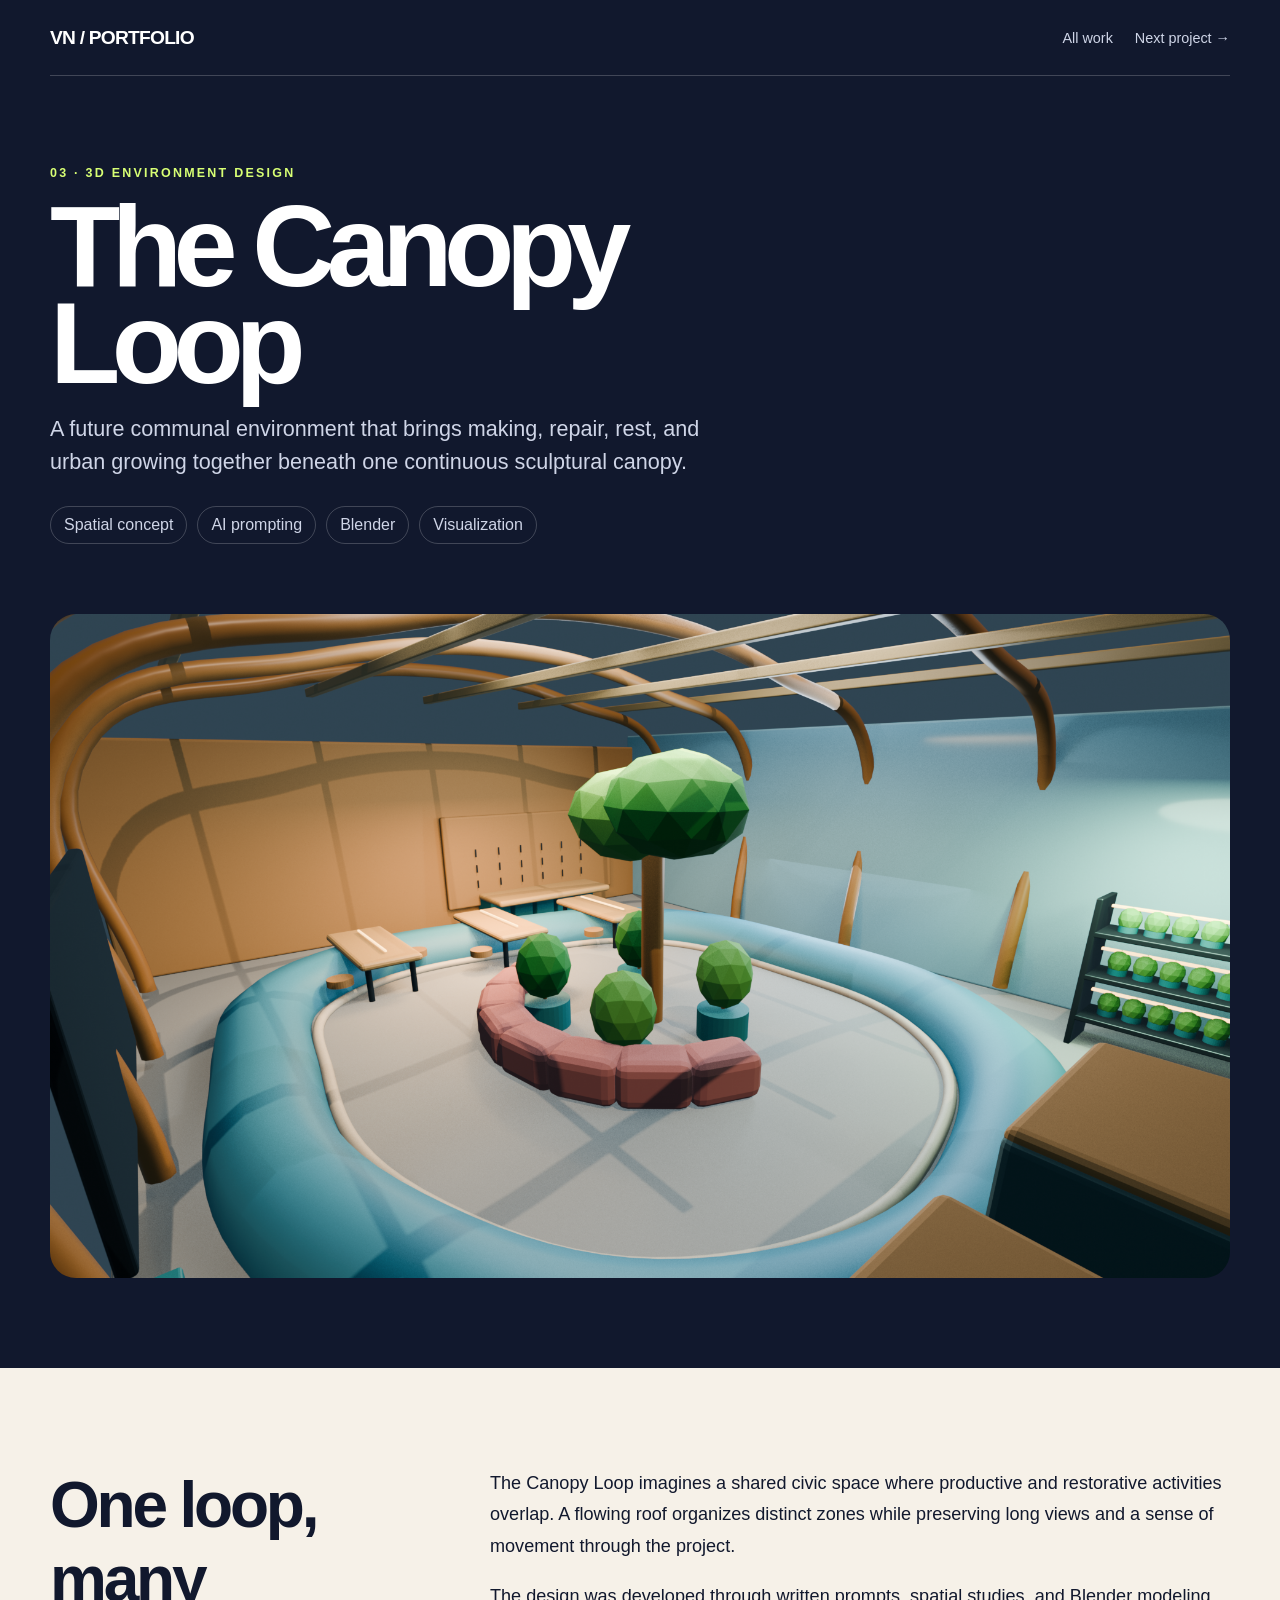
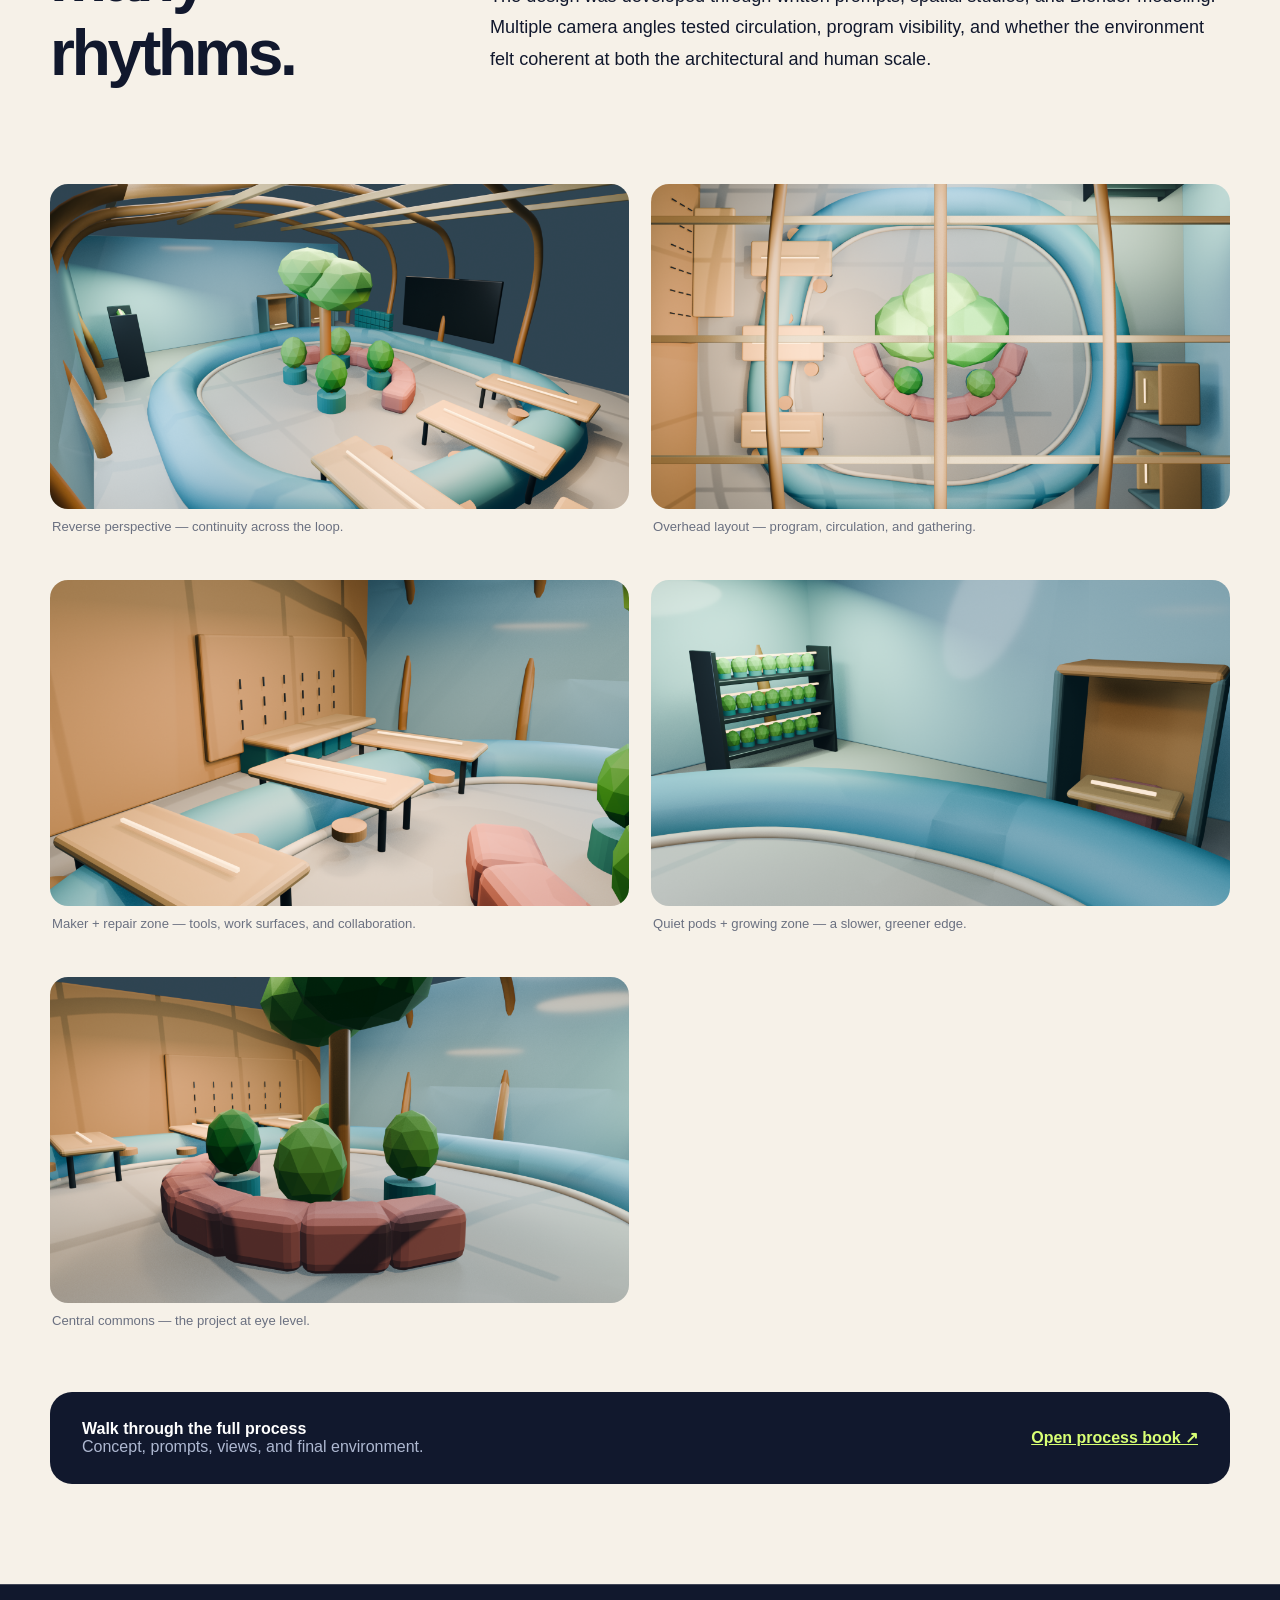
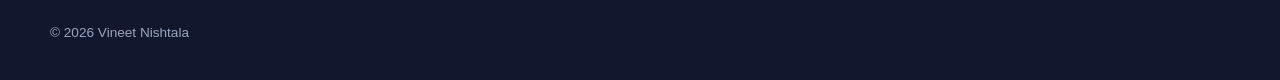
==== environment.html @ fb7e88f9 "Build design portfolio" ====
<!doctype html><html lang="en"><head><meta charset="utf-8"><meta name="viewport" content="width=device-width,initial-scale=1"><title>The Canopy Loop — Vineet Nishtala</title><link rel="stylesheet" href="styles.css"></head><body><header class="wrap nav"><a class="brand" href="index.html">VN / PORTFOLIO</a><nav class="navlinks"><a href="index.html#work">All work</a><a href="album.html">Next project →</a></nav></header><main><section class="wrap case-hero"><div class="eyebrow">03 · 3D environment design</div><h1>The Canopy<br>Loop</h1><p class="lede">A future communal environment that brings making, repair, rest, and urban growing together beneath one continuous sculptural canopy.</p><div class="meta"><span>Spatial concept</span><span>AI prompting</span><span>Blender</span><span>Visualization</span></div></section><section class="wrap" style="padding-bottom:90px"><img class="feature" src="assets/environment/overall.png" alt="Overall perspective of The Canopy Loop"></section><section class="article"><div class="wrap"><div class="article-grid"><h2>One loop, many rhythms.</h2><div><p>The Canopy Loop imagines a shared civic space where productive and restorative activities overlap. A flowing roof organizes distinct zones while preserving long views and a sense of movement through the project.</p><p>The design was developed through written prompts, spatial studies, and Blender modeling. Multiple camera angles tested circulation, program visibility, and whether the environment felt coherent at both the architectural and human scale.</p></div></div><div class="gallery"><figure><img src="assets/environment/reverse.png" alt="Reverse perspective"><figcaption>Reverse perspective — continuity across the loop.</figcaption></figure><figure><img src="assets/environment/overhead.png" alt="Overhead layout"><figcaption>Overhead layout — program, circulation, and gathering.</figcaption></figure><figure><img src="assets/environment/maker-zone.png" alt="Maker and repair zone"><figcaption>Maker + repair zone — tools, work surfaces, and collaboration.</figcaption></figure><figure><img src="assets/environment/quiet-pods.png" alt="Quiet pods and growing zone"><figcaption>Quiet pods + growing zone — a slower, greener edge.</figcaption></figure><figure><img src="assets/environment/commons.png" alt="Central commons at eye level"><figcaption>Central commons — the project at eye level.</figcaption></figure></div><div class="download"><div><strong>Walk through the full process</strong><br><span style="color:#aeb8d1">Concept, prompts, views, and final environment.</span></div><a href="assets/environment/process-book.pdf" target="_blank">Open process book ↗</a></div></div></section></main><footer class="footer"><div class="wrap">© 2026 Vineet Nishtala</div></footer></body></html>
---- styles.css ----
:root{--ink:#11182d;--paper:#f6f1e8;--lime:#d8ff74;--pink:#ff4fb8;--blue:#65c7ff;--teal:#55d6be;--line:rgba(255,255,255,.2)}*{box-sizing:border-box}html{scroll-behavior:smooth}body{margin:0;background:var(--ink);color:#fff;font-family:Arial,Helvetica,sans-serif}a{color:inherit}.wrap{width:min(1180px,calc(100% - 40px));margin:auto}.nav{height:76px;display:flex;align-items:center;justify-content:space-between;border-bottom:1px solid var(--line)}.brand{font-weight:900;letter-spacing:-.04em;text-decoration:none;font-size:1.2rem}.navlinks{display:flex;gap:22px}.navlinks a{text-decoration:none;color:#cfd5e7;font-size:.9rem}.navlinks a:hover,.navlinks a:focus{color:var(--lime)}.hero{min-height:calc(100vh - 76px);display:grid;grid-template-columns:.9fr 1.1fr;gap:56px;align-items:center;padding:70px 0}.eyebrow{text-transform:uppercase;letter-spacing:.18em;font-size:.78rem;color:var(--lime);font-weight:800}.hero h1,.case-hero h1{font-size:clamp(3.4rem,8vw,7.8rem);line-height:.84;letter-spacing:-.075em;margin:18px 0}.hero p,.lede{font-size:clamp(1rem,2vw,1.35rem);line-height:1.5;color:#cfd5e7;max-width:660px}.button{display:inline-flex;align-items:center;gap:10px;background:var(--lime);color:var(--ink);padding:14px 20px;border-radius:999px;text-decoration:none;font-weight:900;margin-top:20px}.button:hover{transform:translateY(-2px)}.draw{min-height:560px;border:1px solid var(--line);border-radius:28px;position:relative;overflow:hidden;background:radial-gradient(circle at 30% 20%,#24355c,#11182d 70%);touch-action:none;cursor:crosshair}.draw-copy{position:absolute;inset:24px auto auto 24px;z-index:4;pointer-events:none}.draw-copy strong{display:block;font-size:1.25rem}.draw-copy span{color:#aeb8d1;font-size:.85rem}.bloom{position:absolute;width:var(--size);height:var(--size);transform:translate(-50%,-50%);animation:pop .38s cubic-bezier(.2,1.8,.4,1)}.petal{position:absolute;width:42%;height:42%;left:29%;top:29%;background:var(--c);border-radius:var(--radius);transform:rotate(calc(var(--i)*60deg)) translateY(-63%);transform-origin:50% 113%;box-shadow:0 0 18px color-mix(in srgb,var(--c),transparent 35%)}.core{position:absolute;width:28%;height:28%;left:36%;top:36%;background:var(--core);border-radius:50%}@keyframes pop{from{scale:.1;opacity:0}to{scale:1;opacity:1}}.section{padding:110px 0}.section.light{background:var(--paper);color:var(--ink)}.section-head{display:flex;justify-content:space-between;align-items:end;margin-bottom:42px}.section h2{font-size:clamp(2.4rem,6vw,5rem);letter-spacing:-.06em;margin:0}.projects{display:grid;grid-template-columns:repeat(12,1fr);gap:24px}.card{grid-column:span 4;background:#fff;border:1px solid #d8d2c8;border-radius:22px;overflow:hidden;text-decoration:none;color:var(--ink);transition:.25s}.card:hover{transform:translateY(-7px);box-shadow:0 18px 40px #11182d18}.card img{width:100%;aspect-ratio:4/3;object-fit:cover;display:block}.card-body{padding:24px}.tag{font-size:.72rem;text-transform:uppercase;letter-spacing:.12em;font-weight:900;color:#667}.card h3{font-size:1.7rem;letter-spacing:-.04em;margin:8px 0}.card p{color:#596072;line-height:1.5}.case-hero{padding:90px 0 70px}.case-hero h1{font-size:clamp(3.6rem,9vw,8.5rem);max-width:1000px}.meta{display:flex;flex-wrap:wrap;gap:10px;margin-top:28px}.meta span{border:1px solid var(--line);padding:9px 13px;border-radius:999px;color:#cfd5e7}.feature{width:100%;border-radius:26px;display:block;max-height:860px;object-fit:cover}.article{background:var(--paper);color:var(--ink);padding:100px 0}.article-grid{display:grid;grid-template-columns:1fr 2fr;gap:70px;margin-bottom:90px}.article h2{font-size:clamp(2.1rem,5vw,4rem);letter-spacing:-.05em;margin:0}.article p{font-size:1.13rem;line-height:1.75;margin-top:0}.gallery{display:grid;grid-template-columns:repeat(2,1fr);gap:22px}.gallery figure{margin:0}.gallery img{width:100%;border-radius:18px;display:block}.gallery figcaption{font-size:.82rem;color:#6a7080;padding:10px 2px 24px}.download{display:flex;justify-content:space-between;align-items:center;background:var(--ink);color:#fff;border-radius:22px;padding:28px 32px;margin-top:40px}.download a{color:var(--lime);font-weight:900}.footer{padding:40px 0;color:#99a5bf;border-top:1px solid var(--line);font-size:.85rem}@media(max-width:800px){.wrap{width:min(100% - 24px,1180px)}.navlinks{gap:12px}.navlinks a:not(:last-child){display:none}.hero{grid-template-columns:1fr;padding:50px 0}.draw{min-height:430px}.projects{display:block}.card{display:block;margin-bottom:18px}.section{padding:75px 0}.section-head{display:block}.article{padding:70px 0}.article-grid{grid-template-columns:1fr;gap:24px;margin-bottom:65px}.gallery{grid-template-columns:1fr}.case-hero{padding:60px 0 45px}.download{align-items:flex-start;flex-direction:column;gap:12px}}
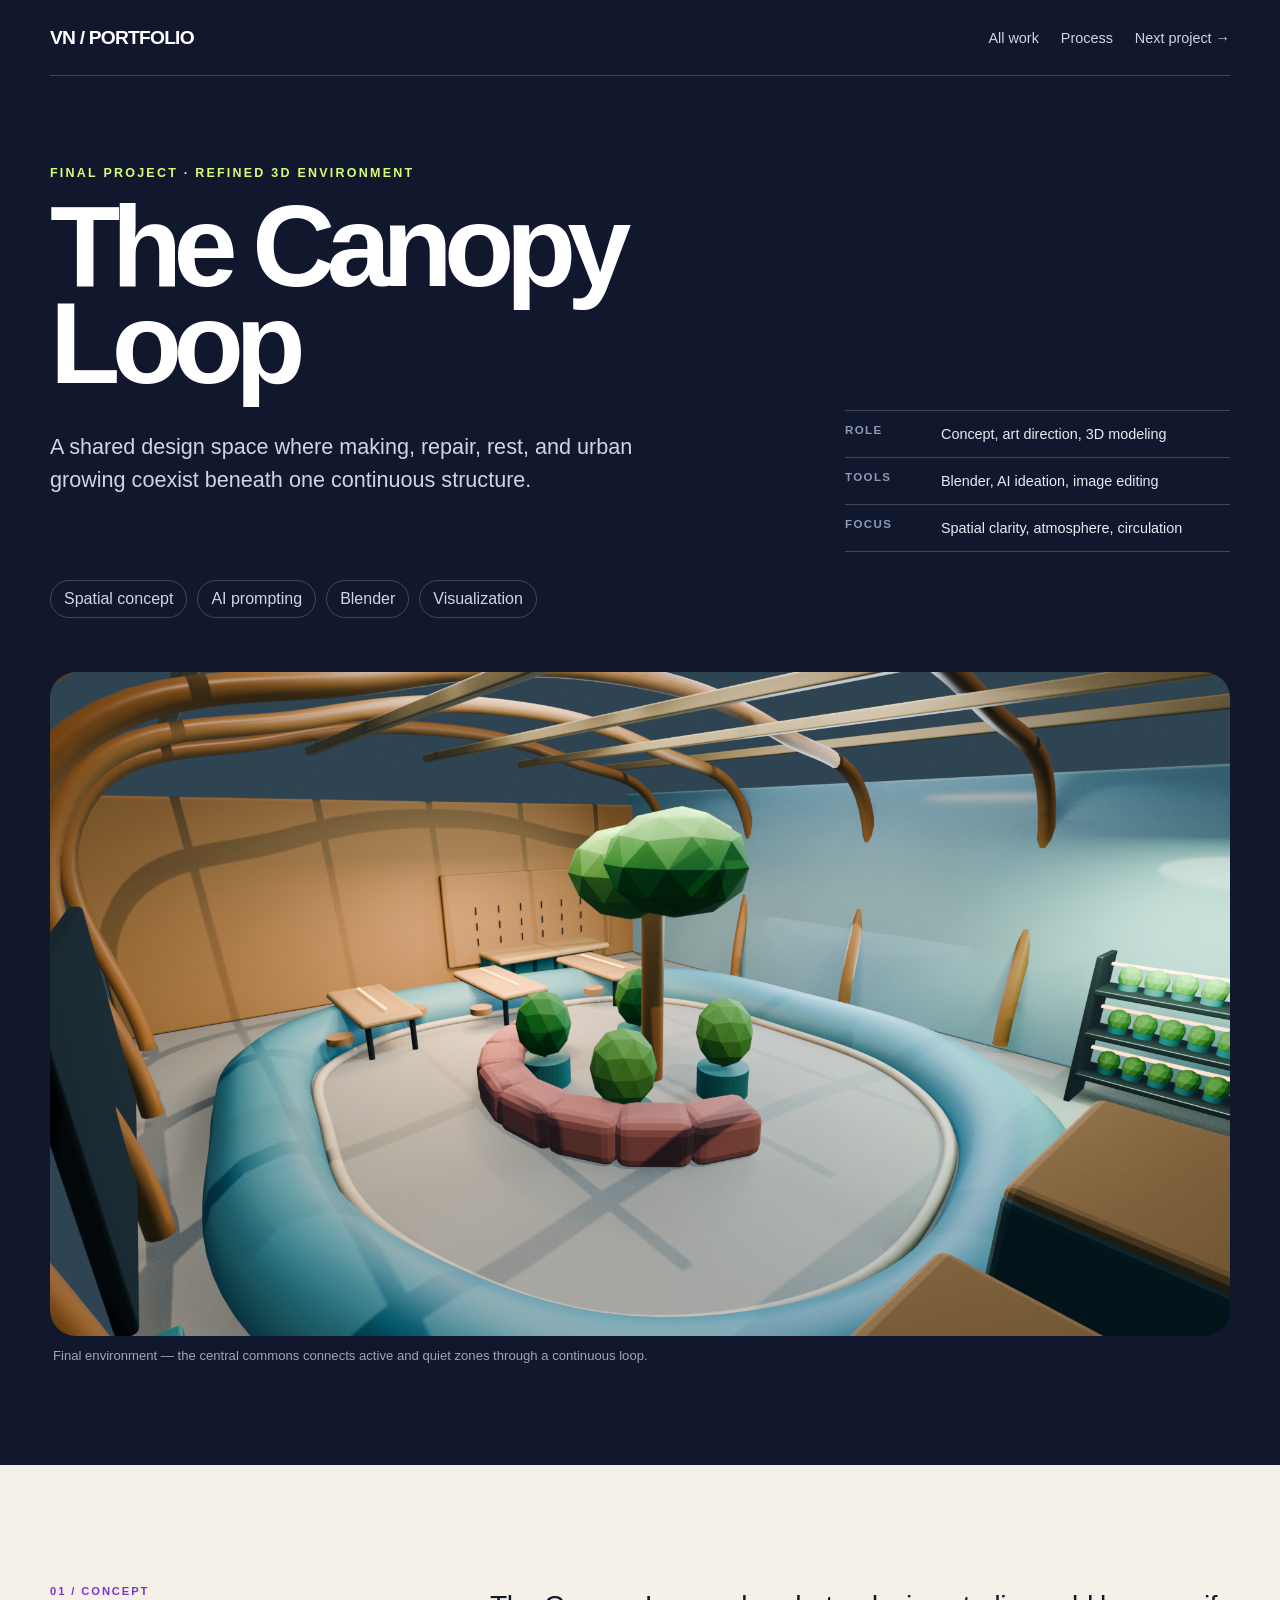
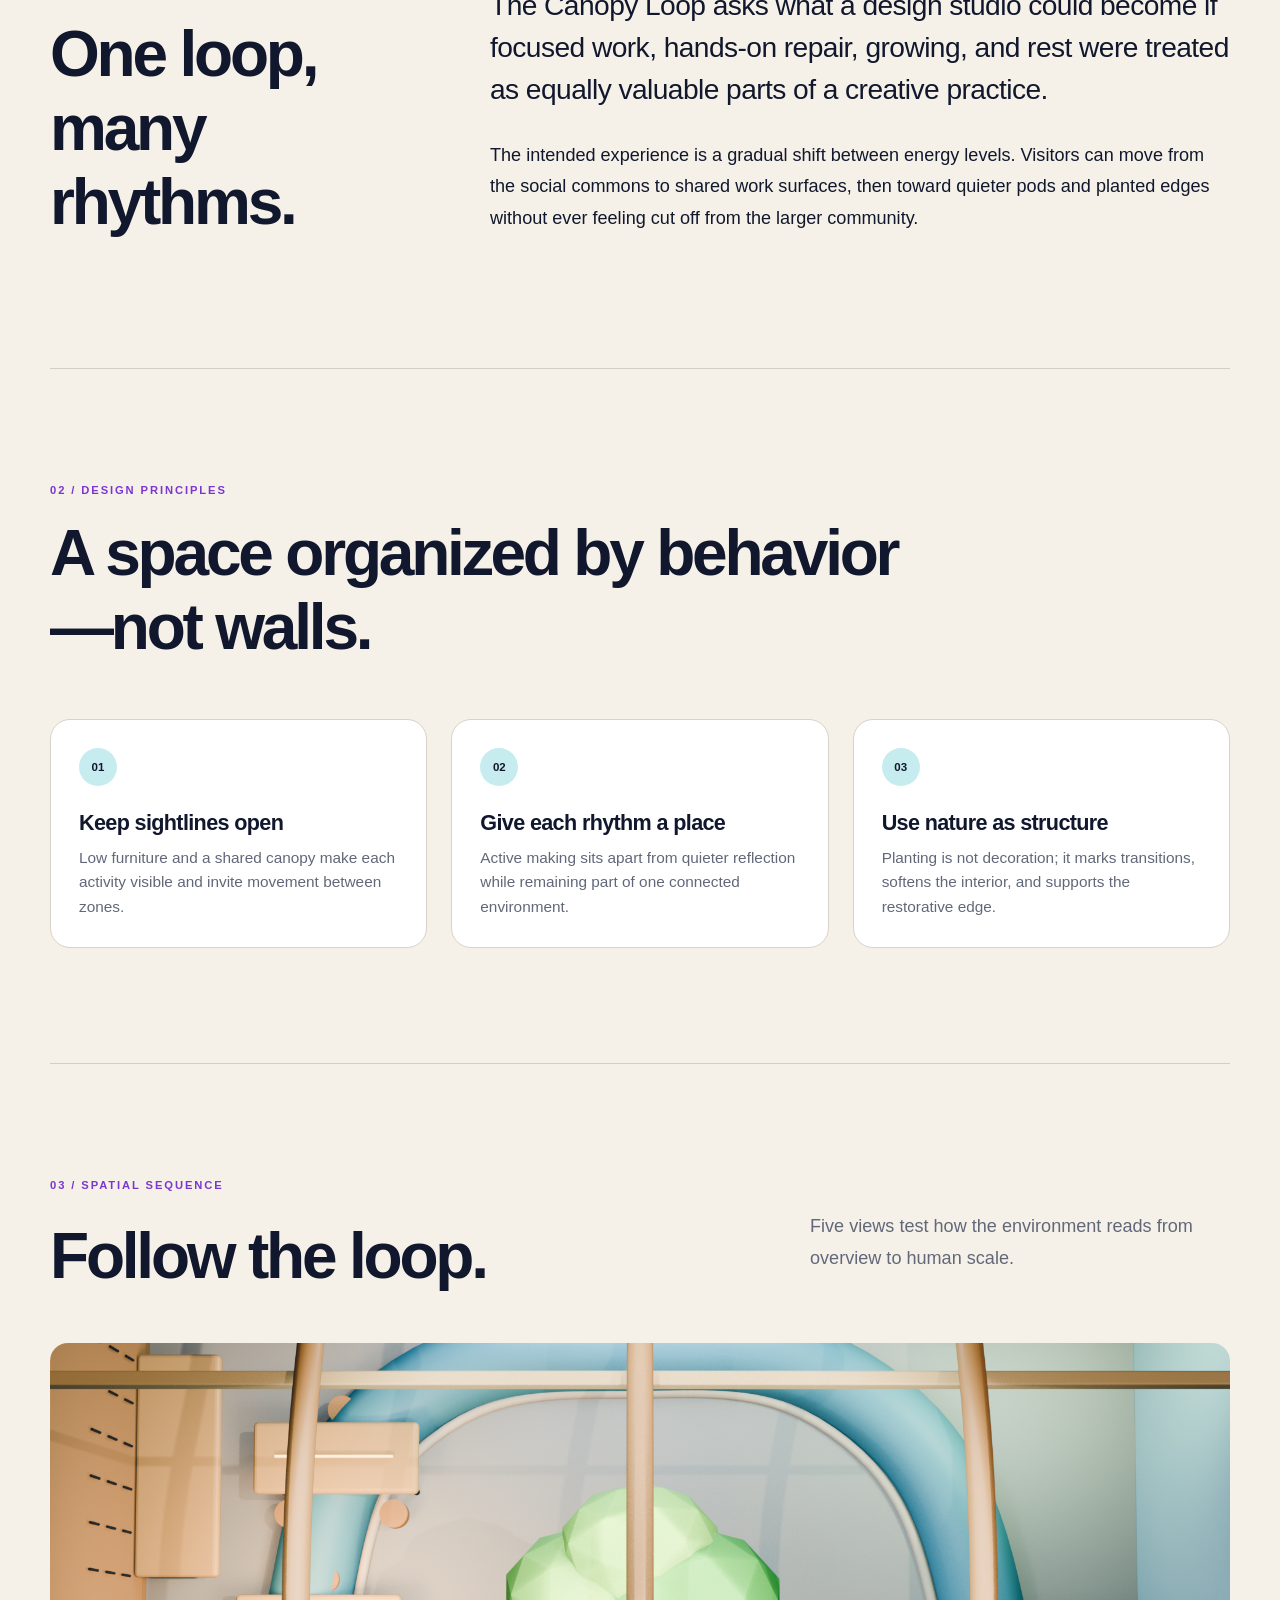
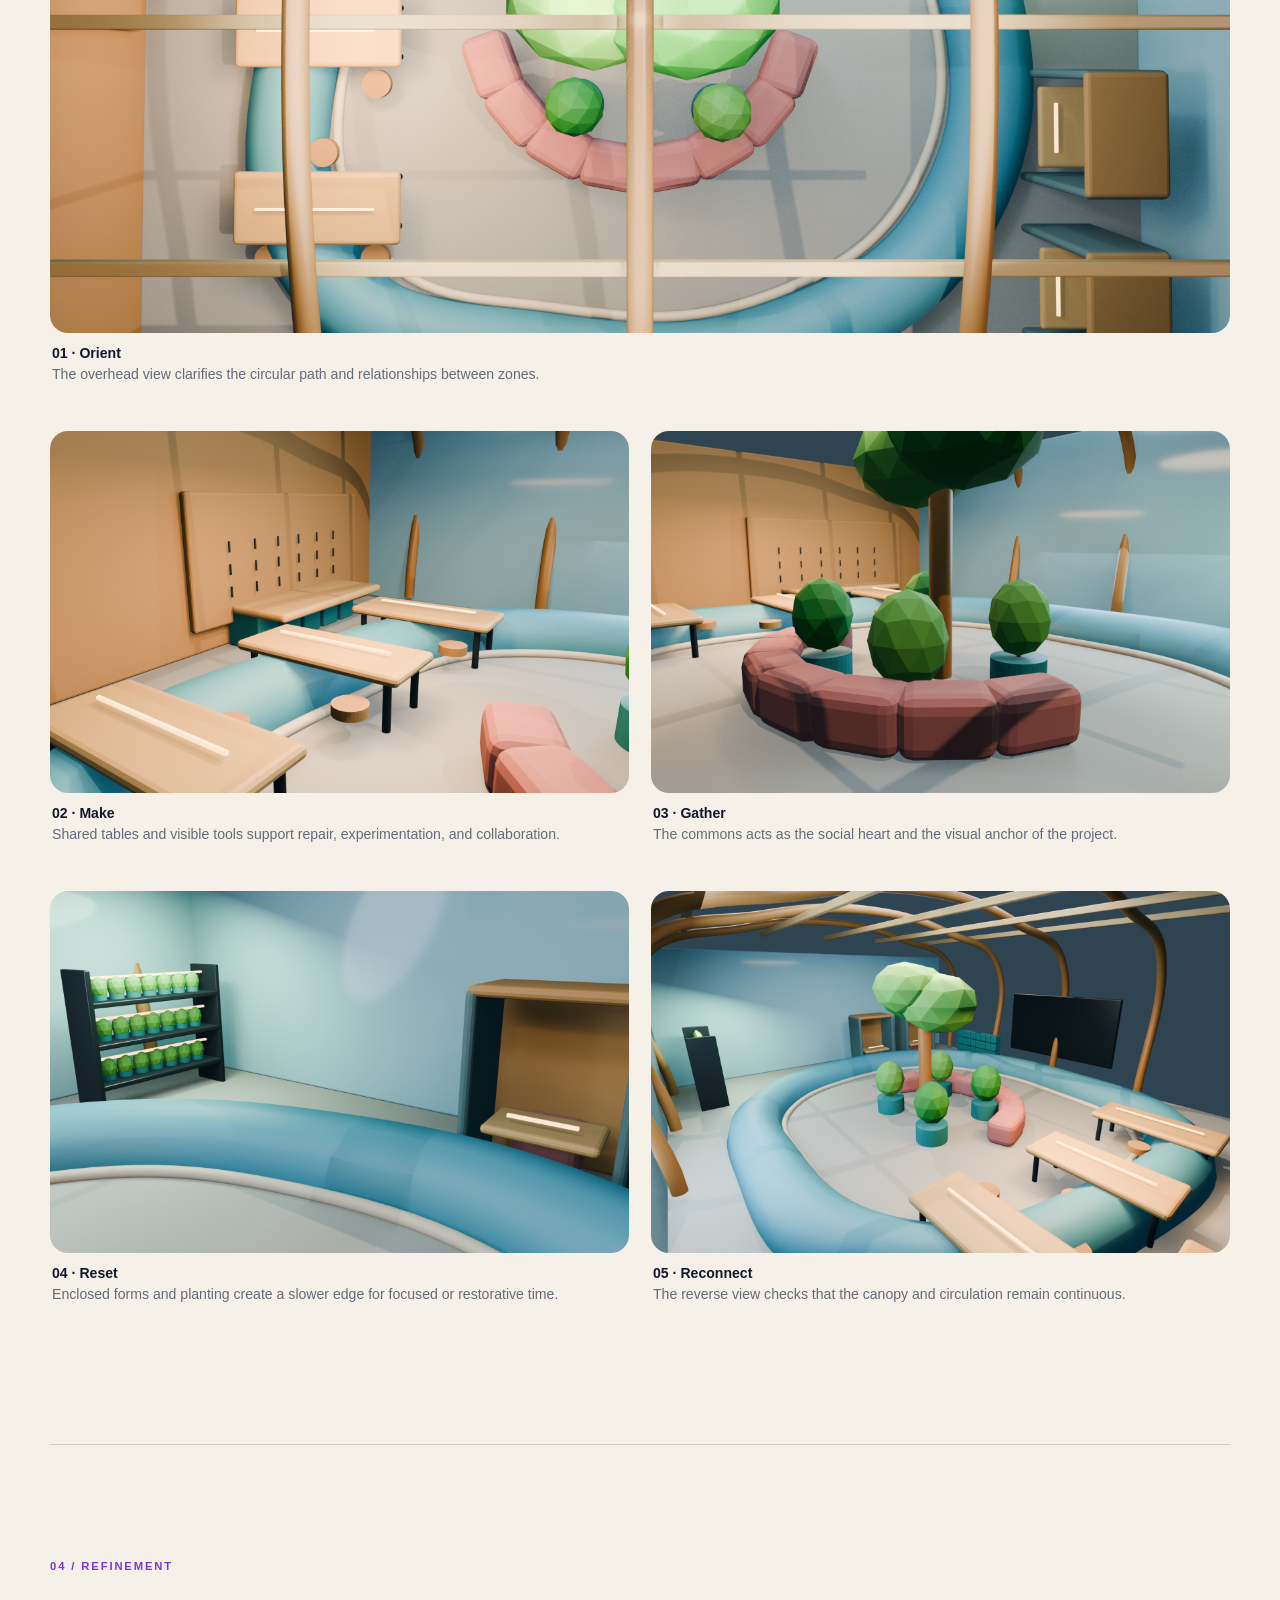
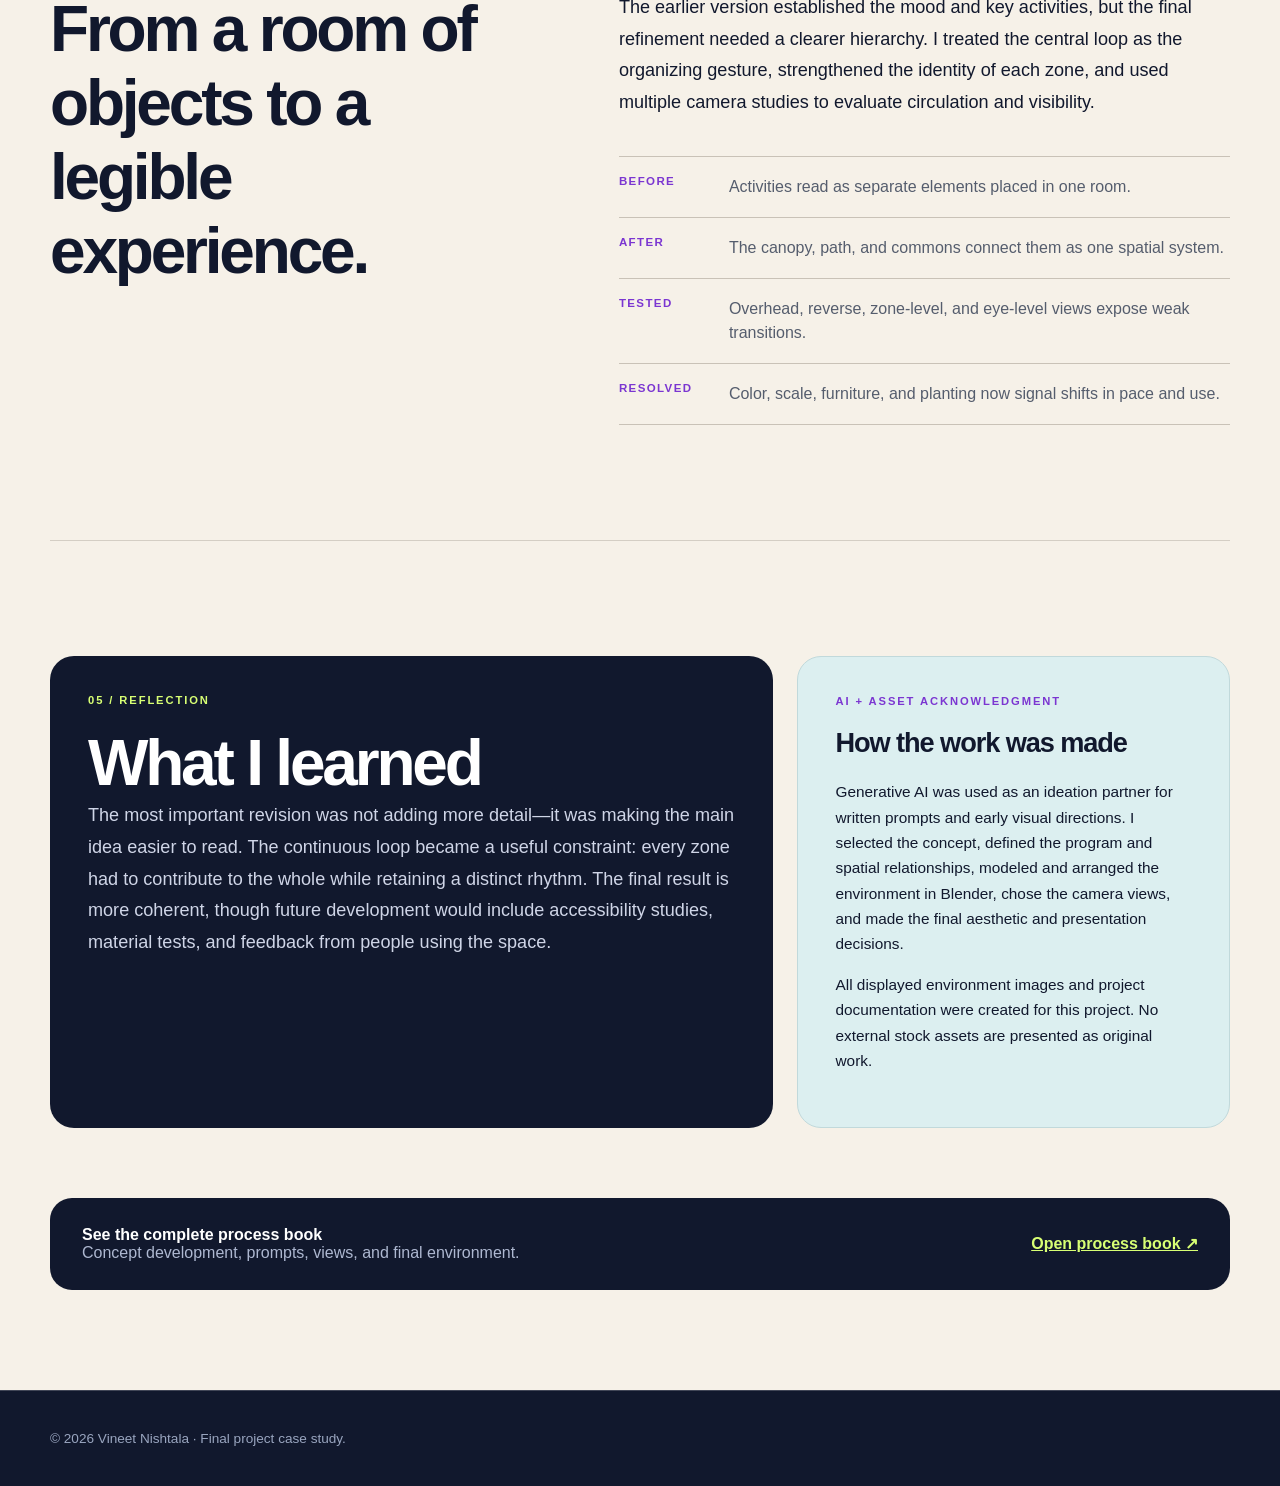
==== commit a8d29bab: "Refine Canopy Loop final project case study" ====
--- a/environment.html
+++ b/environment.html
@@ -1 +1,105 @@
-<!doctype html><html lang="en"><head><meta charset="utf-8"><meta name="viewport" content="width=device-width,initial-scale=1"><title>The Canopy Loop — Vineet Nishtala</title><link rel="stylesheet" href="styles.css"></head><body><header class="wrap nav"><a class="brand" href="index.html">VN / PORTFOLIO</a><nav class="navlinks"><a href="index.html#work">All work</a><a href="album.html">Next project →</a></nav></header><main><section class="wrap case-hero"><div class="eyebrow">03 · 3D environment design</div><h1>The Canopy<br>Loop</h1><p class="lede">A future communal environment that brings making, repair, rest, and urban growing together beneath one continuous sculptural canopy.</p><div class="meta"><span>Spatial concept</span><span>AI prompting</span><span>Blender</span><span>Visualization</span></div></section><section class="wrap" style="padding-bottom:90px"><img class="feature" src="assets/environment/overall.png" alt="Overall perspective of The Canopy Loop"></section><section class="article"><div class="wrap"><div class="article-grid"><h2>One loop, many rhythms.</h2><div><p>The Canopy Loop imagines a shared civic space where productive and restorative activities overlap. A flowing roof organizes distinct zones while preserving long views and a sense of movement through the project.</p><p>The design was developed through written prompts, spatial studies, and Blender modeling. Multiple camera angles tested circulation, program visibility, and whether the environment felt coherent at both the architectural and human scale.</p></div></div><div class="gallery"><figure><img src="assets/environment/reverse.png" alt="Reverse perspective"><figcaption>Reverse perspective — continuity across the loop.</figcaption></figure><figure><img src="assets/environment/overhead.png" alt="Overhead layout"><figcaption>Overhead layout — program, circulation, and gathering.</figcaption></figure><figure><img src="assets/environment/maker-zone.png" alt="Maker and repair zone"><figcaption>Maker + repair zone — tools, work surfaces, and collaboration.</figcaption></figure><figure><img src="assets/environment/quiet-pods.png" alt="Quiet pods and growing zone"><figcaption>Quiet pods + growing zone — a slower, greener edge.</figcaption></figure><figure><img src="assets/environment/commons.png" alt="Central commons at eye level"><figcaption>Central commons — the project at eye level.</figcaption></figure></div><div class="download"><div><strong>Walk through the full process</strong><br><span style="color:#aeb8d1">Concept, prompts, views, and final environment.</span></div><a href="assets/environment/process-book.pdf" target="_blank">Open process book ↗</a></div></div></section></main><footer class="footer"><div class="wrap">© 2026 Vineet Nishtala</div></footer></body></html>
+<!doctype html>
+<html lang="en">
+<head>
+  <meta charset="utf-8">
+  <meta name="viewport" content="width=device-width,initial-scale=1">
+  <meta name="description" content="The Canopy Loop, a refined 3D environment design case study by Vineet Nishtala.">
+  <title>The Canopy Loop — Final Project</title>
+  <link rel="stylesheet" href="styles.css">
+</head>
+<body class="environment-page">
+  <header class="wrap nav">
+    <a class="brand" href="index.html">VN / PORTFOLIO</a>
+    <nav class="navlinks" aria-label="Project navigation">
+      <a href="index.html#work">All work</a>
+      <a href="#process">Process</a>
+      <a href="album.html">Next project →</a>
+    </nav>
+  </header>
+  <main>
+    <section class="wrap case-hero environment-hero">
+      <div class="eyebrow">Final project · Refined 3D environment</div>
+      <h1>The Canopy<br>Loop</h1>
+      <div class="hero-summary">
+        <p class="lede">A shared design space where making, repair, rest, and urban growing coexist beneath one continuous structure.</p>
+        <dl class="project-facts">
+          <div><dt>Role</dt><dd>Concept, art direction, 3D modeling</dd></div>
+          <div><dt>Tools</dt><dd>Blender, AI ideation, image editing</dd></div>
+          <div><dt>Focus</dt><dd>Spatial clarity, atmosphere, circulation</dd></div>
+        </dl>
+      </div>
+      <div class="meta" aria-label="Project disciplines"><span>Spatial concept</span><span>AI prompting</span><span>Blender</span><span>Visualization</span></div>
+    </section>
+    <section class="wrap environment-feature">
+      <figure>
+        <img class="feature" src="assets/environment/overall.png" alt="Overall perspective showing the circular commons beneath The Canopy Loop">
+        <figcaption>Final environment — the central commons connects active and quiet zones through a continuous loop.</figcaption>
+      </figure>
+    </section>
+    <section class="article environment-article">
+      <div class="wrap">
+        <section class="article-grid project-intro" aria-labelledby="concept-title">
+          <div><div class="section-number">01 / Concept</div><h2 id="concept-title">One loop,<br>many rhythms.</h2></div>
+          <div class="prose-large">
+            <p>The Canopy Loop asks what a design studio could become if focused work, hands-on repair, growing, and rest were treated as equally valuable parts of a creative practice.</p>
+            <p>The intended experience is a gradual shift between energy levels. Visitors can move from the social commons to shared work surfaces, then toward quieter pods and planted edges without ever feeling cut off from the larger community.</p>
+          </div>
+        </section>
+        <section class="principles" aria-labelledby="principles-title">
+          <div class="section-number">02 / Design principles</div>
+          <h2 id="principles-title">A space organized by behavior—not walls.</h2>
+          <div class="principle-grid">
+            <article><span>01</span><h3>Keep sightlines open</h3><p>Low furniture and a shared canopy make each activity visible and invite movement between zones.</p></article>
+            <article><span>02</span><h3>Give each rhythm a place</h3><p>Active making sits apart from quieter reflection while remaining part of one connected environment.</p></article>
+            <article><span>03</span><h3>Use nature as structure</h3><p>Planting is not decoration; it marks transitions, softens the interior, and supports the restorative edge.</p></article>
+          </div>
+        </section>
+        <section class="spatial-sequence" aria-labelledby="sequence-title">
+          <div class="section-number">03 / Spatial sequence</div>
+          <div class="sequence-heading"><h2 id="sequence-title">Follow the loop.</h2><p>Five views test how the environment reads from overview to human scale.</p></div>
+          <div class="gallery environment-gallery">
+            <figure class="wide"><img src="assets/environment/overhead.png" alt="Overhead view showing the spatial organization and circulation loop"><figcaption><b>01 · Orient</b><br>The overhead view clarifies the circular path and relationships between zones.</figcaption></figure>
+            <figure><img src="assets/environment/maker-zone.png" alt="Maker and repair area with shared tools and work surfaces"><figcaption><b>02 · Make</b><br>Shared tables and visible tools support repair, experimentation, and collaboration.</figcaption></figure>
+            <figure><img src="assets/environment/commons.png" alt="Central commons viewed from eye level"><figcaption><b>03 · Gather</b><br>The commons acts as the social heart and the visual anchor of the project.</figcaption></figure>
+            <figure><img src="assets/environment/quiet-pods.png" alt="Quiet pods and planted growing area"><figcaption><b>04 · Reset</b><br>Enclosed forms and planting create a slower edge for focused or restorative time.</figcaption></figure>
+            <figure><img src="assets/environment/reverse.png" alt="Reverse view showing continuity across the environment"><figcaption><b>05 · Reconnect</b><br>The reverse view checks that the canopy and circulation remain continuous.</figcaption></figure>
+          </div>
+        </section>
+        <section id="process" class="process-section" aria-labelledby="process-title">
+          <div class="section-number">04 / Refinement</div>
+          <div class="process-grid">
+            <div><h2 id="process-title">From a room of objects to a legible experience.</h2></div>
+            <div>
+              <p>The earlier version established the mood and key activities, but the final refinement needed a clearer hierarchy. I treated the central loop as the organizing gesture, strengthened the identity of each zone, and used multiple camera studies to evaluate circulation and visibility.</p>
+              <div class="change-list" aria-label="Key revisions">
+                <div><b>Before</b><span>Activities read as separate elements placed in one room.</span></div>
+                <div><b>After</b><span>The canopy, path, and commons connect them as one spatial system.</span></div>
+                <div><b>Tested</b><span>Overhead, reverse, zone-level, and eye-level views expose weak transitions.</span></div>
+                <div><b>Resolved</b><span>Color, scale, furniture, and planting now signal shifts in pace and use.</span></div>
+              </div>
+            </div>
+          </div>
+        </section>
+        <section class="reflection-section" aria-labelledby="reflection-title">
+          <div class="reflection-card">
+            <div class="section-number">05 / Reflection</div>
+            <h2 id="reflection-title">What I learned</h2>
+            <p>The most important revision was not adding more detail—it was making the main idea easier to read. The continuous loop became a useful constraint: every zone had to contribute to the whole while retaining a distinct rhythm. The final result is more coherent, though future development would include accessibility studies, material tests, and feedback from people using the space.</p>
+          </div>
+          <aside class="credit-card">
+            <div class="section-number">AI + asset acknowledgment</div>
+            <h3>How the work was made</h3>
+            <p>Generative AI was used as an ideation partner for written prompts and early visual directions. I selected the concept, defined the program and spatial relationships, modeled and arranged the environment in Blender, chose the camera views, and made the final aesthetic and presentation decisions.</p>
+            <p>All displayed environment images and project documentation were created for this project. No external stock assets are presented as original work.</p>
+          </aside>
+        </section>
+        <div class="download process-download">
+          <div><strong>See the complete process book</strong><br><span>Concept development, prompts, views, and final environment.</span></div>
+          <a href="assets/environment/process-book.pdf" target="_blank" rel="noopener">Open process book ↗</a>
+        </div>
+      </div>
+    </section>
+  </main>
+  <footer class="footer"><div class="wrap">© 2026 Vineet Nishtala · Final project case study.</div></footer>
+</body>
+</html>
--- a/styles.css
+++ b/styles.css
@@ -1 +1,135 @@
-:root{--ink:#11182d;--paper:#f6f1e8;--lime:#d8ff74;--pink:#ff4fb8;--blue:#65c7ff;--teal:#55d6be;--line:rgba(255,255,255,.2)}*{box-sizing:border-box}html{scroll-behavior:smooth}body{margin:0;background:var(--ink);color:#fff;font-family:Arial,Helvetica,sans-serif}a{color:inherit}.wrap{width:min(1180px,calc(100% - 40px));margin:auto}.nav{height:76px;display:flex;align-items:center;justify-content:space-between;border-bottom:1px solid var(--line)}.brand{font-weight:900;letter-spacing:-.04em;text-decoration:none;font-size:1.2rem}.navlinks{display:flex;gap:22px}.navlinks a{text-decoration:none;color:#cfd5e7;font-size:.9rem}.navlinks a:hover,.navlinks a:focus{color:var(--lime)}.hero{min-height:calc(100vh - 76px);display:grid;grid-template-columns:.9fr 1.1fr;gap:56px;align-items:center;padding:70px 0}.eyebrow{text-transform:uppercase;letter-spacing:.18em;font-size:.78rem;color:var(--lime);font-weight:800}.hero h1,.case-hero h1{font-size:clamp(3.4rem,8vw,7.8rem);line-height:.84;letter-spacing:-.075em;margin:18px 0}.hero p,.lede{font-size:clamp(1rem,2vw,1.35rem);line-height:1.5;color:#cfd5e7;max-width:660px}.button{display:inline-flex;align-items:center;gap:10px;background:var(--lime);color:var(--ink);padding:14px 20px;border-radius:999px;text-decoration:none;font-weight:900;margin-top:20px}.button:hover{transform:translateY(-2px)}.draw{min-height:560px;border:1px solid var(--line);border-radius:28px;position:relative;overflow:hidden;background:radial-gradient(circle at 30% 20%,#24355c,#11182d 70%);touch-action:none;cursor:crosshair}.draw-copy{position:absolute;inset:24px auto auto 24px;z-index:4;pointer-events:none}.draw-copy strong{display:block;font-size:1.25rem}.draw-copy span{color:#aeb8d1;font-size:.85rem}.bloom{position:absolute;width:var(--size);height:var(--size);transform:translate(-50%,-50%);animation:pop .38s cubic-bezier(.2,1.8,.4,1)}.petal{position:absolute;width:42%;height:42%;left:29%;top:29%;background:var(--c);border-radius:var(--radius);transform:rotate(calc(var(--i)*60deg)) translateY(-63%);transform-origin:50% 113%;box-shadow:0 0 18px color-mix(in srgb,var(--c),transparent 35%)}.core{position:absolute;width:28%;height:28%;left:36%;top:36%;background:var(--core);border-radius:50%}@keyframes pop{from{scale:.1;opacity:0}to{scale:1;opacity:1}}.section{padding:110px 0}.section.light{background:var(--paper);color:var(--ink)}.section-head{display:flex;justify-content:space-between;align-items:end;margin-bottom:42px}.section h2{font-size:clamp(2.4rem,6vw,5rem);letter-spacing:-.06em;margin:0}.projects{display:grid;grid-template-columns:repeat(12,1fr);gap:24px}.card{grid-column:span 4;background:#fff;border:1px solid #d8d2c8;border-radius:22px;overflow:hidden;text-decoration:none;color:var(--ink);transition:.25s}.card:hover{transform:translateY(-7px);box-shadow:0 18px 40px #11182d18}.card img{width:100%;aspect-ratio:4/3;object-fit:cover;display:block}.card-body{padding:24px}.tag{font-size:.72rem;text-transform:uppercase;letter-spacing:.12em;font-weight:900;color:#667}.card h3{font-size:1.7rem;letter-spacing:-.04em;margin:8px 0}.card p{color:#596072;line-height:1.5}.case-hero{padding:90px 0 70px}.case-hero h1{font-size:clamp(3.6rem,9vw,8.5rem);max-width:1000px}.meta{display:flex;flex-wrap:wrap;gap:10px;margin-top:28px}.meta span{border:1px solid var(--line);padding:9px 13px;border-radius:999px;color:#cfd5e7}.feature{width:100%;border-radius:26px;display:block;max-height:860px;object-fit:cover}.article{background:var(--paper);color:var(--ink);padding:100px 0}.article-grid{display:grid;grid-template-columns:1fr 2fr;gap:70px;margin-bottom:90px}.article h2{font-size:clamp(2.1rem,5vw,4rem);letter-spacing:-.05em;margin:0}.article p{font-size:1.13rem;line-height:1.75;margin-top:0}.gallery{display:grid;grid-template-columns:repeat(2,1fr);gap:22px}.gallery figure{margin:0}.gallery img{width:100%;border-radius:18px;display:block}.gallery figcaption{font-size:.82rem;color:#6a7080;padding:10px 2px 24px}.download{display:flex;justify-content:space-between;align-items:center;background:var(--ink);color:#fff;border-radius:22px;padding:28px 32px;margin-top:40px}.download a{color:var(--lime);font-weight:900}.footer{padding:40px 0;color:#99a5bf;border-top:1px solid var(--line);font-size:.85rem}@media(max-width:800px){.wrap{width:min(100% - 24px,1180px)}.navlinks{gap:12px}.navlinks a:not(:last-child){display:none}.hero{grid-template-columns:1fr;padding:50px 0}.draw{min-height:430px}.projects{display:block}.card{display:block;margin-bottom:18px}.section{padding:75px 0}.section-head{display:block}.article{padding:70px 0}.article-grid{grid-template-columns:1fr;gap:24px;margin-bottom:65px}.gallery{grid-template-columns:1fr}.case-hero{padding:60px 0 45px}.download{align-items:flex-start;flex-direction:column;gap:12px}}
+:root{--ink:#11182d;--paper:#f6f1e8;--lime:#d8ff74;--pink:#ff4fb8;--blue:#65c7ff;--teal:#55d6be;--line:rgba(255,255,255,.2)}
+*{box-sizing:border-box}
+html{scroll-behavior:smooth}
+body{margin:0;background:var(--ink);color:#fff;font-family:Arial,Helvetica,sans-serif}
+a{color:inherit}
+.wrap{width:min(1180px,calc(100% - 40px));margin:auto}
+.nav{height:76px;display:flex;align-items:center;justify-content:space-between;border-bottom:1px solid var(--line)}
+.brand{font-weight:900;letter-spacing:-.04em;text-decoration:none;font-size:1.2rem}
+.navlinks{display:flex;gap:22px}
+.navlinks a{text-decoration:none;color:#cfd5e7;font-size:.9rem}
+.navlinks a:hover,.navlinks a:focus{color:var(--lime)}
+.hero{min-height:calc(100vh - 76px);display:grid;grid-template-columns:.9fr 1.1fr;gap:56px;align-items:center;padding:70px 0}
+.eyebrow{text-transform:uppercase;letter-spacing:.18em;font-size:.78rem;color:var(--lime);font-weight:800}
+.hero h1,.case-hero h1{font-size:clamp(3.4rem,8vw,7.8rem);line-height:.84;letter-spacing:-.075em;margin:18px 0}
+.hero p,.lede{font-size:clamp(1rem,2vw,1.35rem);line-height:1.5;color:#cfd5e7;max-width:660px}
+.button{display:inline-flex;align-items:center;gap:10px;background:var(--lime);color:var(--ink);padding:14px 20px;border-radius:999px;text-decoration:none;font-weight:900;margin-top:20px}
+.button:hover{transform:translateY(-2px)}
+.draw{min-height:560px;border:1px solid var(--line);border-radius:28px;position:relative;overflow:hidden;background:radial-gradient(circle at 30% 20%,#24355c,#11182d 70%);touch-action:none;cursor:crosshair}
+.draw-copy{position:absolute;inset:24px auto auto 24px;z-index:4;pointer-events:none}
+.draw-copy strong{display:block;font-size:1.25rem}
+.draw-copy span{color:#aeb8d1;font-size:.85rem}
+.bloom{position:absolute;width:var(--size);height:var(--size);transform:translate(-50%,-50%);animation:pop .38s cubic-bezier(.2,1.8,.4,1)}
+.petal{position:absolute;width:42%;height:42%;left:29%;top:29%;background:var(--c);border-radius:var(--radius);transform:rotate(calc(var(--i)*60deg)) translateY(-63%);transform-origin:50% 113%;box-shadow:0 0 18px color-mix(in srgb,var(--c),transparent 35%)}
+.core{position:absolute;width:28%;height:28%;left:36%;top:36%;background:var(--core);border-radius:50%}
+@keyframes pop{from{scale:.1;opacity:0}
+to{scale:1;opacity:1}
+}
+.section{padding:110px 0}
+.section.light{background:var(--paper);color:var(--ink)}
+.section-head{display:flex;justify-content:space-between;align-items:end;margin-bottom:42px}
+.section h2{font-size:clamp(2.4rem,6vw,5rem);letter-spacing:-.06em;margin:0}
+.projects{display:grid;grid-template-columns:repeat(12,1fr);gap:24px}
+.card{grid-column:span 4;background:#fff;border:1px solid #d8d2c8;border-radius:22px;overflow:hidden;text-decoration:none;color:var(--ink);transition:.25s}
+.card:hover{transform:translateY(-7px);box-shadow:0 18px 40px #11182d18}
+.card img{width:100%;aspect-ratio:4/3;object-fit:cover;display:block}
+.card-body{padding:24px}
+.tag{font-size:.72rem;text-transform:uppercase;letter-spacing:.12em;font-weight:900;color:#667}
+.card h3{font-size:1.7rem;letter-spacing:-.04em;margin:8px 0}
+.card p{color:#596072;line-height:1.5}
+.case-hero{padding:90px 0 70px}
+.case-hero h1{font-size:clamp(3.6rem,9vw,8.5rem);max-width:1000px}
+.meta{display:flex;flex-wrap:wrap;gap:10px;margin-top:28px}
+.meta span{border:1px solid var(--line);padding:9px 13px;border-radius:999px;color:#cfd5e7}
+.feature{width:100%;border-radius:26px;display:block;max-height:860px;object-fit:cover}
+.article{background:var(--paper);color:var(--ink);padding:100px 0}
+.article-grid{display:grid;grid-template-columns:1fr 2fr;gap:70px;margin-bottom:90px}
+.article h2{font-size:clamp(2.1rem,5vw,4rem);letter-spacing:-.05em;margin:0}
+.article p{font-size:1.13rem;line-height:1.75;margin-top:0}
+.gallery{display:grid;grid-template-columns:repeat(2,1fr);gap:22px}
+.gallery figure{margin:0}
+.gallery img{width:100%;border-radius:18px;display:block}
+.gallery figcaption{font-size:.82rem;color:#6a7080;padding:10px 2px 24px}
+.download{display:flex;justify-content:space-between;align-items:center;background:var(--ink);color:#fff;border-radius:22px;padding:28px 32px;margin-top:40px}
+.download a{color:var(--lime);font-weight:900}
+.footer{padding:40px 0;color:#99a5bf;border-top:1px solid var(--line);font-size:.85rem}
+.card-image-wrap{position:relative}
+.final-badge{position:absolute;top:16px;left:16px;background:var(--lime);color:var(--ink);padding:8px 11px;border-radius:999px;text-transform:uppercase;letter-spacing:.12em;font-size:.65rem;font-weight:900}
+.final-project-card{grid-column:span 8}
+.final-project-card img{aspect-ratio:16/9}
+.card-link{display:inline-block;margin-top:6px;color:#54209b;font-weight:900;font-size:.9rem}
+.environment-page{--env-blue:#c7ecf0}
+.environment-hero{padding-bottom:54px}
+.hero-summary{display:grid;grid-template-columns:minmax(0,1.3fr) minmax(300px,.7fr);gap:80px;align-items:start}
+.project-facts{margin:0;border-top:1px solid var(--line)}
+.project-facts div{display:grid;grid-template-columns:80px 1fr;gap:16px;padding:13px 0;border-bottom:1px solid var(--line)}
+.project-facts dt{color:#8d9ab7;font-size:.72rem;text-transform:uppercase;letter-spacing:.12em;font-weight:800}
+.project-facts dd{margin:0;color:#e8ebf3;font-size:.9rem;line-height:1.4}
+.environment-feature{padding-bottom:90px}
+.environment-feature figure{margin:0}
+.environment-feature figcaption{color:#9ba6bd;font-size:.82rem;padding:12px 3px}
+.environment-article{padding-top:120px}
+.section-number{text-transform:uppercase;letter-spacing:.17em;font-size:.7rem;font-weight:900;color:#7b36d1;margin-bottom:20px}
+.project-intro{padding-bottom:115px;margin-bottom:0;border-bottom:1px solid #d4cec4}
+.prose-large p:first-child{font-size:clamp(1.35rem,2.2vw,1.85rem);line-height:1.5;letter-spacing:-.02em}
+.principles{padding:115px 0;border-bottom:1px solid #d4cec4}
+.principles>h2,.spatial-sequence h2,.process-section h2,.reflection-section h2{font-size:clamp(2.4rem,5vw,4.8rem);max-width:900px}
+.principle-grid{display:grid;grid-template-columns:repeat(3,1fr);gap:24px;margin-top:55px}
+.principle-grid article{background:#fff;border:1px solid #d8d2c8;border-radius:20px;padding:28px}
+.principle-grid article>span{display:inline-grid;place-items:center;width:38px;height:38px;border-radius:50%;background:var(--env-blue);font-size:.72rem;font-weight:900}
+.principle-grid h3{font-size:1.35rem;margin:24px 0 10px;letter-spacing:-.03em}
+.principle-grid p{font-size:.96rem;line-height:1.6;color:#626879;margin:0}
+.spatial-sequence{padding:115px 0;border-bottom:1px solid #d4cec4}
+.sequence-heading{display:flex;align-items:end;justify-content:space-between;gap:40px;margin-bottom:50px}
+.sequence-heading p{max-width:420px;color:#626879}
+.environment-gallery .wide{grid-column:1/-1}
+.environment-gallery img{aspect-ratio:16/10;object-fit:cover;background:#dfe7e7}
+.environment-gallery .wide img{aspect-ratio:16/8}
+.environment-gallery figcaption{font-size:.88rem;line-height:1.5;color:#646a79}
+.environment-gallery figcaption b{color:var(--ink)}
+.process-section{padding:115px 0;border-bottom:1px solid #d4cec4}
+.process-grid{display:grid;grid-template-columns:1fr 1.25fr;gap:80px}
+.change-list{margin-top:38px;border-top:1px solid #c9c2b7}
+.change-list div{display:grid;grid-template-columns:88px 1fr;gap:22px;padding:18px 0;border-bottom:1px solid #c9c2b7}
+.change-list b{text-transform:uppercase;letter-spacing:.12em;font-size:.72rem;color:#7b36d1}
+.change-list span{line-height:1.5;color:#555d6d}
+.reflection-section{display:grid;grid-template-columns:1.25fr .75fr;gap:24px;padding:115px 0 70px}
+.reflection-card,.credit-card{border-radius:24px;padding:38px}
+.reflection-card{background:var(--ink);color:#fff}
+.reflection-card .section-number{color:var(--lime)}
+.reflection-card p{color:#cfd5e7}
+.credit-card{background:#dceff0;border:1px solid #c1d9db}
+.credit-card h3{font-size:1.7rem;letter-spacing:-.04em;margin:0 0 20px}
+.credit-card p{font-size:.96rem;line-height:1.65}
+.process-download{margin-top:0}
+.process-download span{color:#aeb8d1}
+.environment-page .footer{background:var(--ink)}
+@media(max-width:800px){.wrap{width:min(100% - 24px,1180px)}
+.navlinks{gap:12px}
+.navlinks a:not(:last-child){display:none}
+.hero{grid-template-columns:1fr;padding:50px 0}
+.draw{min-height:430px}
+.projects{display:block}
+.card{display:block;margin-bottom:18px}
+.section{padding:75px 0}
+.section-head{display:block}
+.article{padding:70px 0}
+.article-grid{grid-template-columns:1fr;gap:24px;margin-bottom:65px}
+.gallery{grid-template-columns:1fr}
+.case-hero{padding:60px 0 45px}
+.download{align-items:flex-start;flex-direction:column;gap:12px}
+.final-project-card img{aspect-ratio:4/3}
+.hero-summary,.principle-grid,.process-grid,.reflection-section{grid-template-columns:1fr}
+.hero-summary{gap:36px}
+.environment-feature{padding-bottom:55px}
+.environment-article{padding-top:75px}
+.project-intro{padding-bottom:70px}
+.principles,.spatial-sequence,.process-section{padding:75px 0}
+.sequence-heading{display:block;margin-bottom:32px}
+.environment-gallery .wide{grid-column:auto}
+.environment-gallery .wide img,.environment-gallery img{aspect-ratio:4/3}
+.process-grid{gap:28px}
+.reflection-section{padding:75px 0 50px}
+.reflection-card,.credit-card{padding:26px}
+.change-list div{grid-template-columns:72px 1fr;gap:14px}
+}
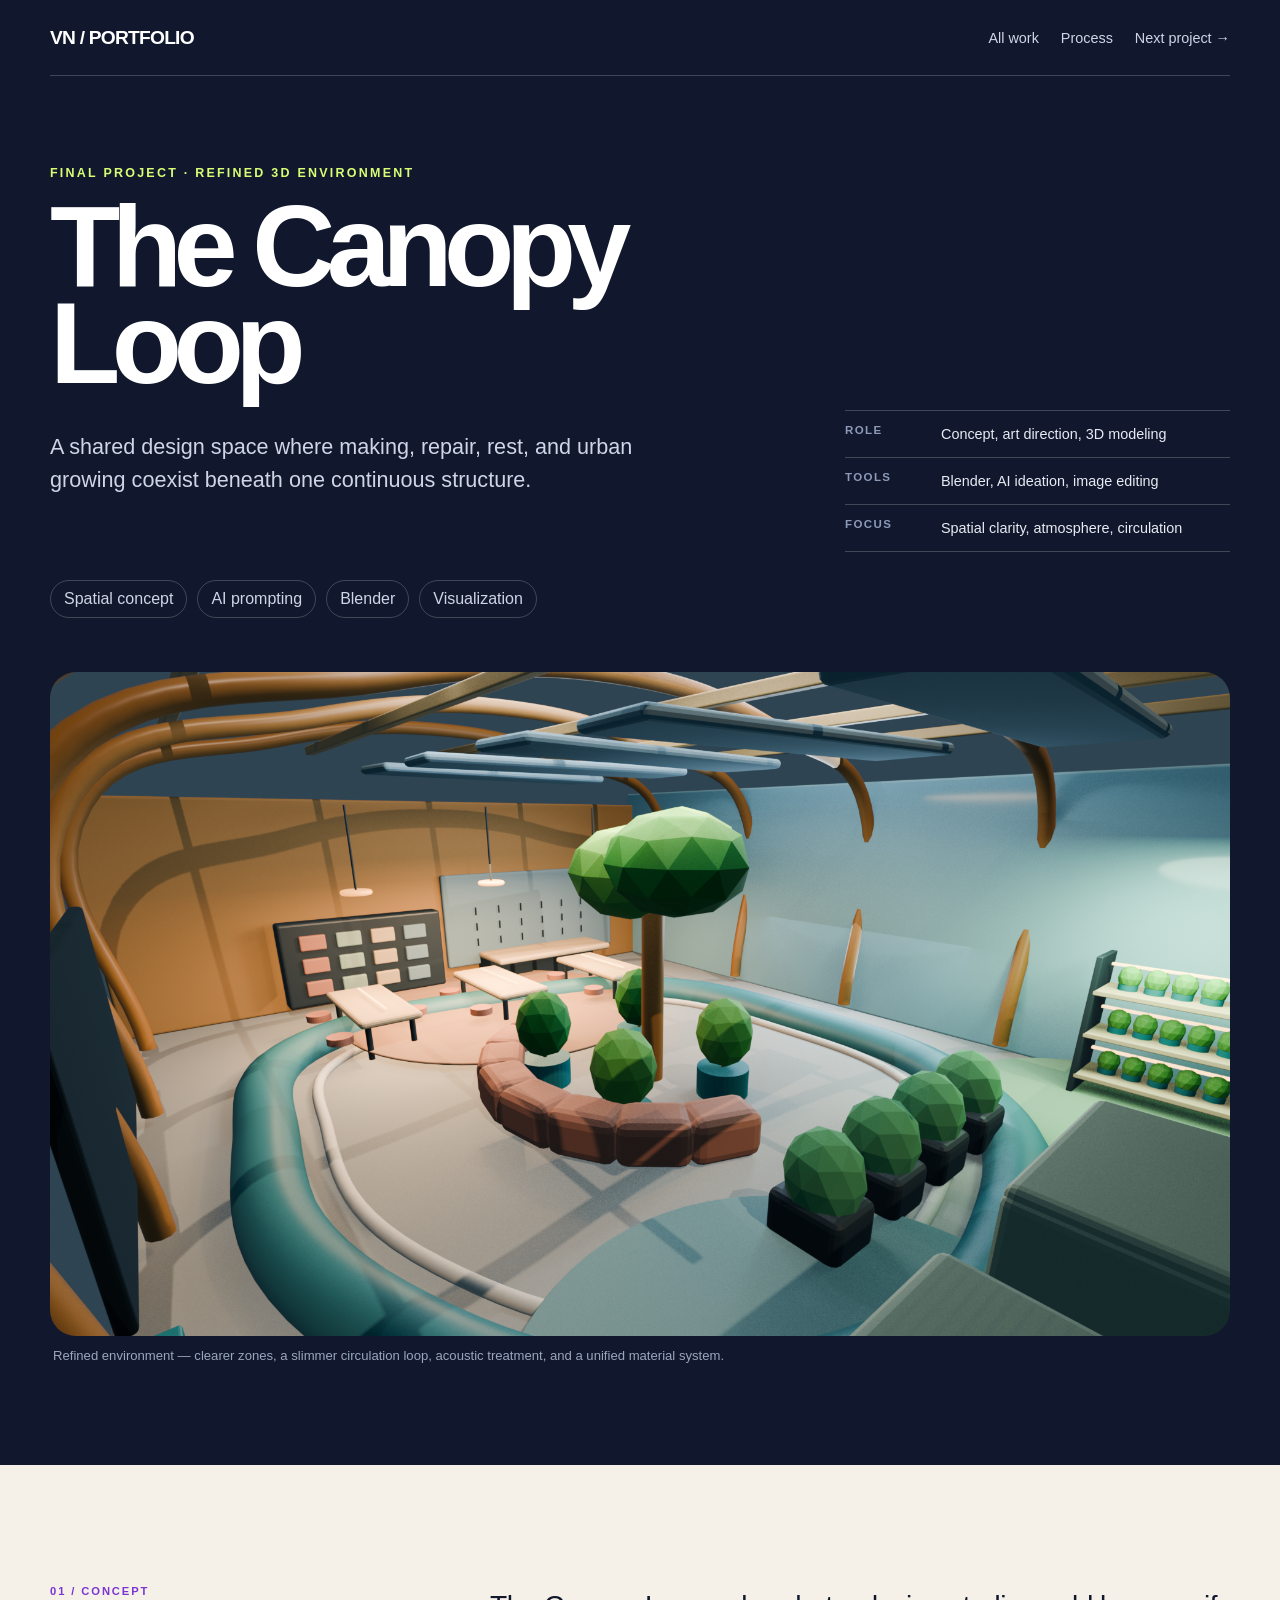
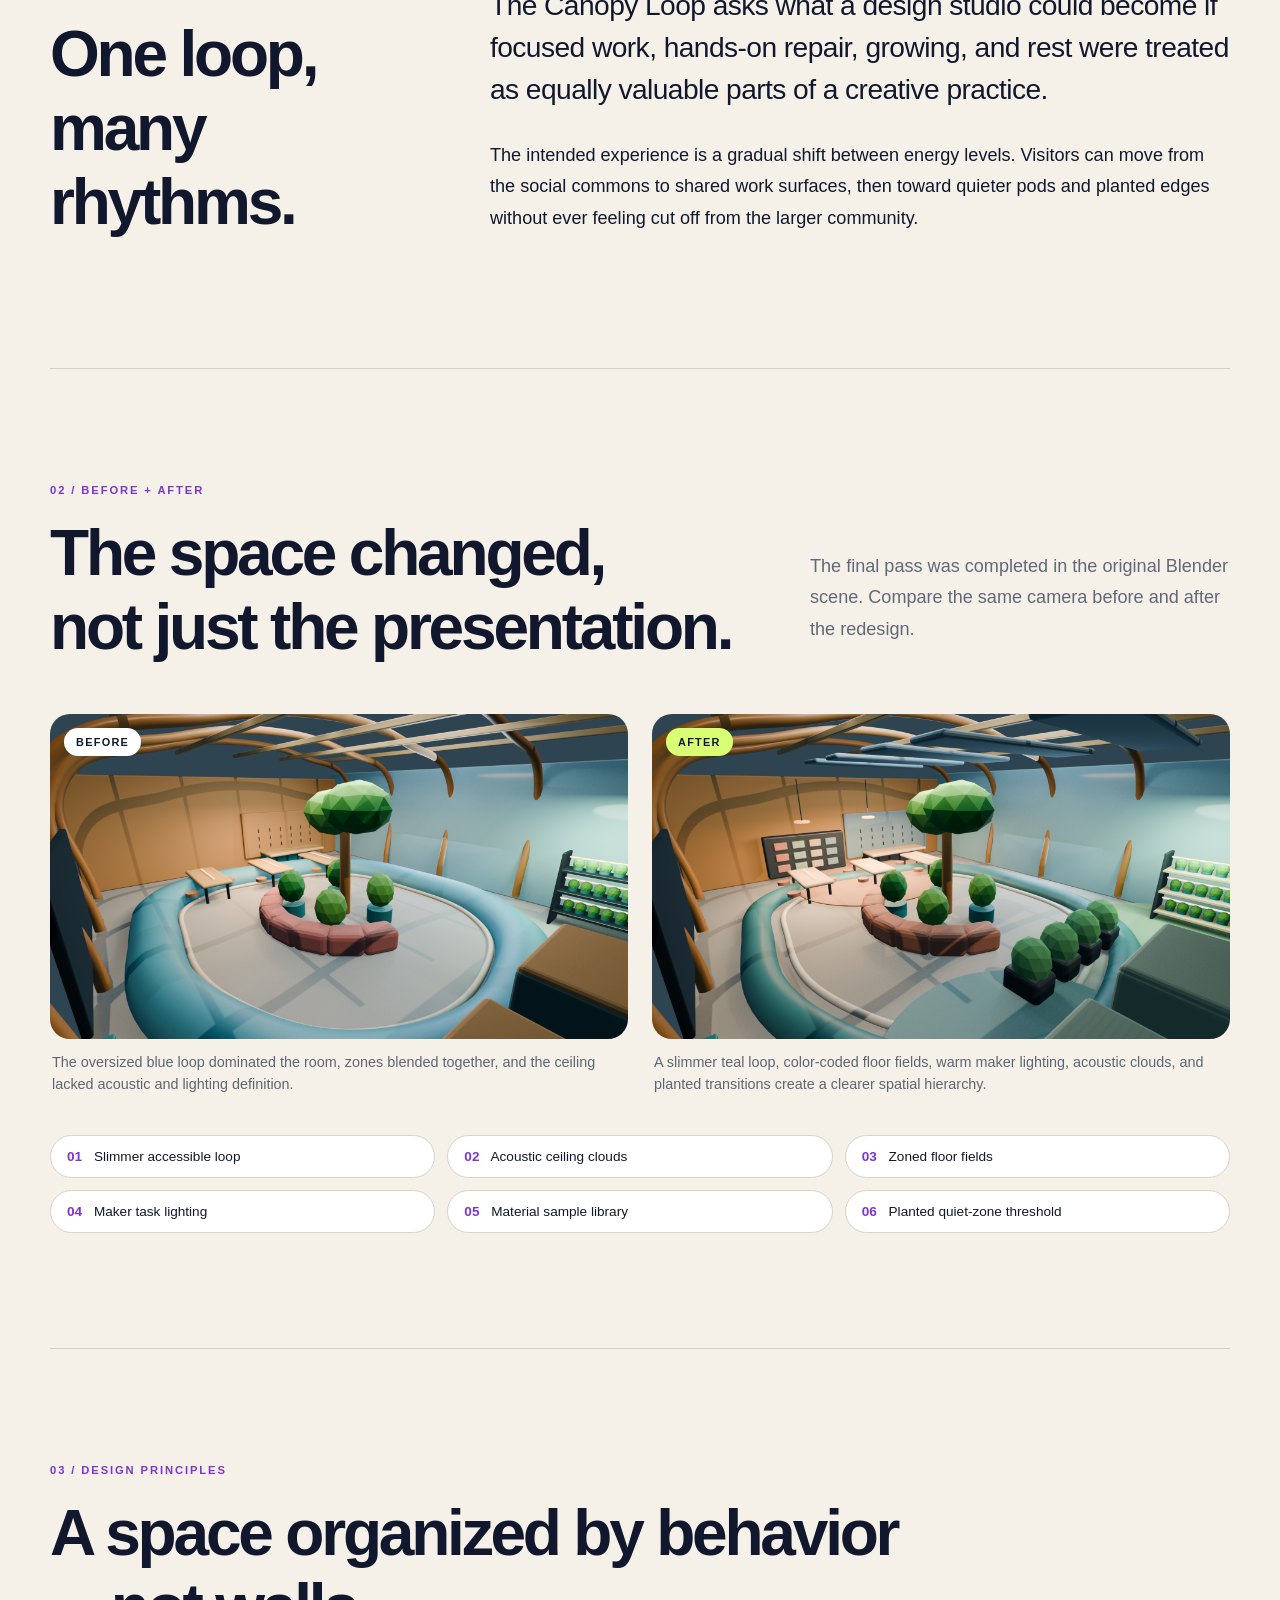
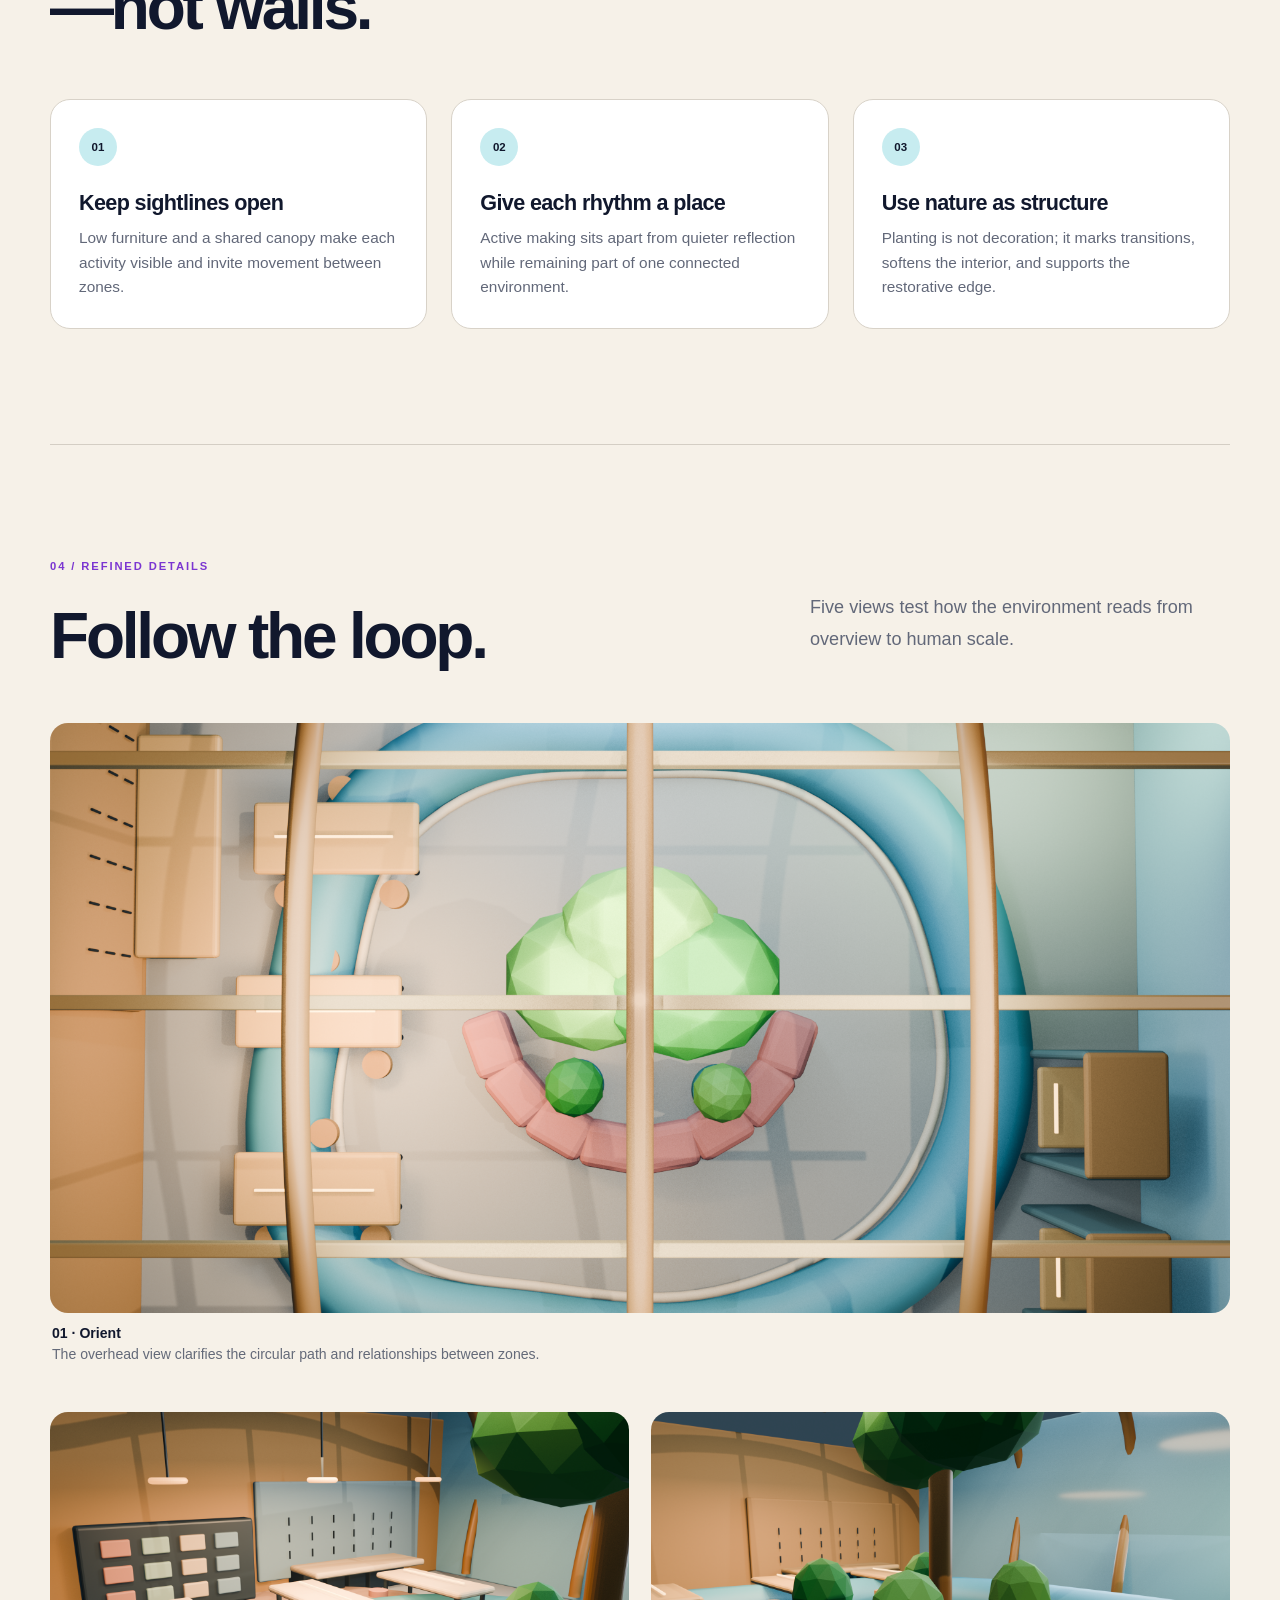
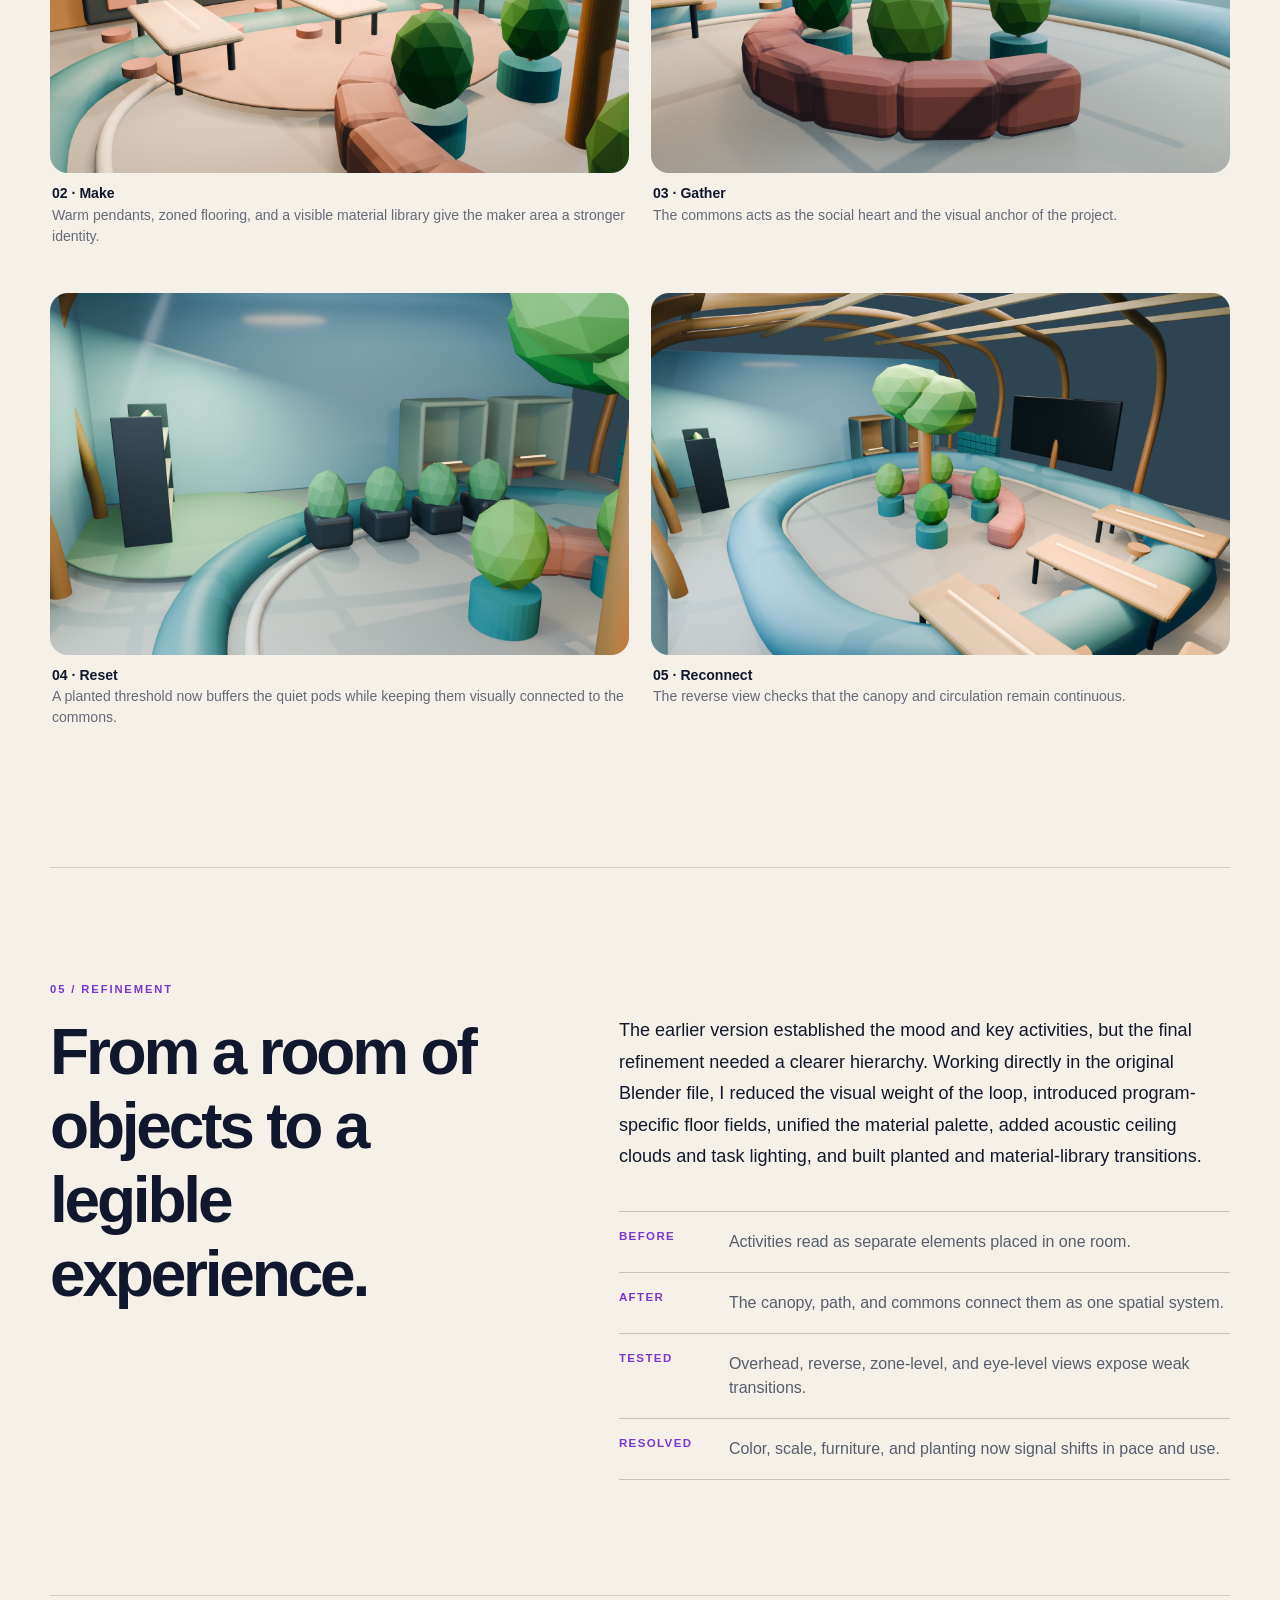
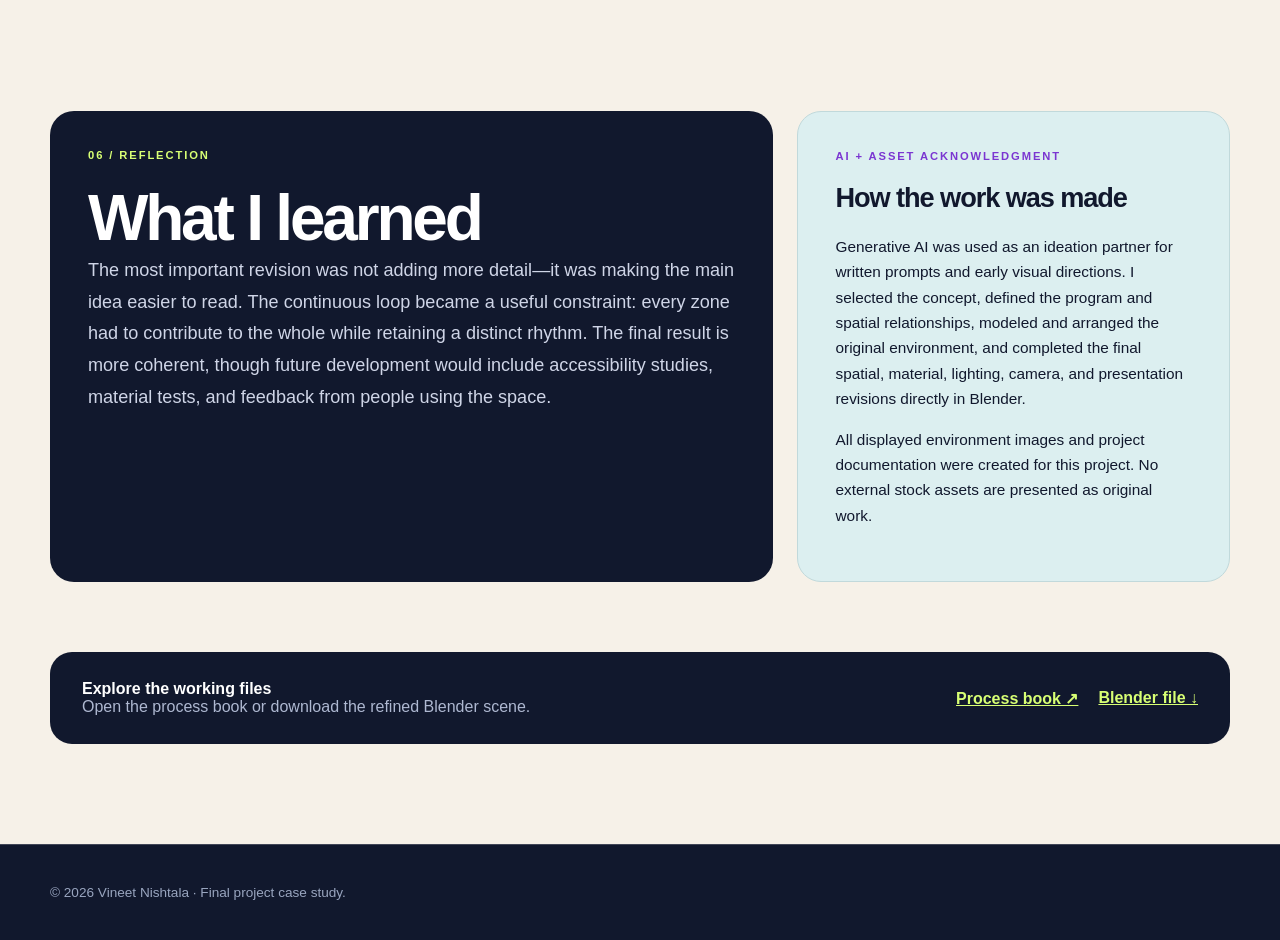
==== commit 2324546e: "Redesign Canopy Loop in Blender" ====
--- a/environment.html
+++ b/environment.html
@@ -32,8 +32,8 @@
     </section>
     <section class="wrap environment-feature">
       <figure>
-        <img class="feature" src="assets/environment/overall.png" alt="Overall perspective showing the circular commons beneath The Canopy Loop">
-        <figcaption>Final environment — the central commons connects active and quiet zones through a continuous loop.</figcaption>
+        <img class="feature" src="assets/environment/overall-refined.png" alt="Refined overall perspective showing acoustic clouds, maker lighting, clearer zones, and the central commons">
+        <figcaption>Refined environment — clearer zones, a slimmer circulation loop, acoustic treatment, and a unified material system.</figcaption>
       </figure>
     </section>
     <section class="article environment-article">
@@ -45,8 +45,24 @@
             <p>The intended experience is a gradual shift between energy levels. Visitors can move from the social commons to shared work surfaces, then toward quieter pods and planted edges without ever feeling cut off from the larger community.</p>
           </div>
         </section>
+        <section class="before-after" aria-labelledby="comparison-title">
+          <div class="section-number">02 / Before + after</div>
+          <div class="sequence-heading"><h2 id="comparison-title">The space changed,<br>not just the presentation.</h2><p>The final pass was completed in the original Blender scene. Compare the same camera before and after the redesign.</p></div>
+          <div class="comparison-grid">
+            <figure><div class="comparison-label">Before</div><img src="assets/environment/before-refinement.png" alt="Original Canopy Loop design before the final refinement"><figcaption>The oversized blue loop dominated the room, zones blended together, and the ceiling lacked acoustic and lighting definition.</figcaption></figure>
+            <figure><div class="comparison-label after">After</div><img src="assets/environment/overall-refined.png" alt="Refined Canopy Loop design with improved zoning, materials, lighting, and acoustic treatment"><figcaption>A slimmer teal loop, color-coded floor fields, warm maker lighting, acoustic clouds, and planted transitions create a clearer spatial hierarchy.</figcaption></figure>
+          </div>
+          <div class="change-chips" aria-label="Highlighted design changes">
+            <span><b>01</b> Slimmer accessible loop</span>
+            <span><b>02</b> Acoustic ceiling clouds</span>
+            <span><b>03</b> Zoned floor fields</span>
+            <span><b>04</b> Maker task lighting</span>
+            <span><b>05</b> Material sample library</span>
+            <span><b>06</b> Planted quiet-zone threshold</span>
+          </div>
+        </section>
         <section class="principles" aria-labelledby="principles-title">
-          <div class="section-number">02 / Design principles</div>
+          <div class="section-number">03 / Design principles</div>
           <h2 id="principles-title">A space organized by behavior—not walls.</h2>
           <div class="principle-grid">
             <article><span>01</span><h3>Keep sightlines open</h3><p>Low furniture and a shared canopy make each activity visible and invite movement between zones.</p></article>
@@ -55,22 +71,22 @@
           </div>
         </section>
         <section class="spatial-sequence" aria-labelledby="sequence-title">
-          <div class="section-number">03 / Spatial sequence</div>
+          <div class="section-number">04 / Refined details</div>
           <div class="sequence-heading"><h2 id="sequence-title">Follow the loop.</h2><p>Five views test how the environment reads from overview to human scale.</p></div>
           <div class="gallery environment-gallery">
             <figure class="wide"><img src="assets/environment/overhead.png" alt="Overhead view showing the spatial organization and circulation loop"><figcaption><b>01 · Orient</b><br>The overhead view clarifies the circular path and relationships between zones.</figcaption></figure>
-            <figure><img src="assets/environment/maker-zone.png" alt="Maker and repair area with shared tools and work surfaces"><figcaption><b>02 · Make</b><br>Shared tables and visible tools support repair, experimentation, and collaboration.</figcaption></figure>
+            <figure><img src="assets/environment/maker-zone-refined.png" alt="Refined maker and repair area with warm pendant lighting and material library"><figcaption><b>02 · Make</b><br>Warm pendants, zoned flooring, and a visible material library give the maker area a stronger identity.</figcaption></figure>
             <figure><img src="assets/environment/commons.png" alt="Central commons viewed from eye level"><figcaption><b>03 · Gather</b><br>The commons acts as the social heart and the visual anchor of the project.</figcaption></figure>
-            <figure><img src="assets/environment/quiet-pods.png" alt="Quiet pods and planted growing area"><figcaption><b>04 · Reset</b><br>Enclosed forms and planting create a slower edge for focused or restorative time.</figcaption></figure>
+            <figure><img src="assets/environment/quiet-grow-refined.png" alt="Refined quiet pods, planted threshold, and growing zone"><figcaption><b>04 · Reset</b><br>A planted threshold now buffers the quiet pods while keeping them visually connected to the commons.</figcaption></figure>
             <figure><img src="assets/environment/reverse.png" alt="Reverse view showing continuity across the environment"><figcaption><b>05 · Reconnect</b><br>The reverse view checks that the canopy and circulation remain continuous.</figcaption></figure>
           </div>
         </section>
         <section id="process" class="process-section" aria-labelledby="process-title">
-          <div class="section-number">04 / Refinement</div>
+          <div class="section-number">05 / Refinement</div>
           <div class="process-grid">
             <div><h2 id="process-title">From a room of objects to a legible experience.</h2></div>
             <div>
-              <p>The earlier version established the mood and key activities, but the final refinement needed a clearer hierarchy. I treated the central loop as the organizing gesture, strengthened the identity of each zone, and used multiple camera studies to evaluate circulation and visibility.</p>
+              <p>The earlier version established the mood and key activities, but the final refinement needed a clearer hierarchy. Working directly in the original Blender file, I reduced the visual weight of the loop, introduced program-specific floor fields, unified the material palette, added acoustic ceiling clouds and task lighting, and built planted and material-library transitions.</p>
               <div class="change-list" aria-label="Key revisions">
                 <div><b>Before</b><span>Activities read as separate elements placed in one room.</span></div>
                 <div><b>After</b><span>The canopy, path, and commons connect them as one spatial system.</span></div>
@@ -82,20 +98,20 @@
         </section>
         <section class="reflection-section" aria-labelledby="reflection-title">
           <div class="reflection-card">
-            <div class="section-number">05 / Reflection</div>
+            <div class="section-number">06 / Reflection</div>
             <h2 id="reflection-title">What I learned</h2>
             <p>The most important revision was not adding more detail—it was making the main idea easier to read. The continuous loop became a useful constraint: every zone had to contribute to the whole while retaining a distinct rhythm. The final result is more coherent, though future development would include accessibility studies, material tests, and feedback from people using the space.</p>
           </div>
           <aside class="credit-card">
             <div class="section-number">AI + asset acknowledgment</div>
             <h3>How the work was made</h3>
-            <p>Generative AI was used as an ideation partner for written prompts and early visual directions. I selected the concept, defined the program and spatial relationships, modeled and arranged the environment in Blender, chose the camera views, and made the final aesthetic and presentation decisions.</p>
+            <p>Generative AI was used as an ideation partner for written prompts and early visual directions. I selected the concept, defined the program and spatial relationships, modeled and arranged the original environment, and completed the final spatial, material, lighting, camera, and presentation revisions directly in Blender.</p>
             <p>All displayed environment images and project documentation were created for this project. No external stock assets are presented as original work.</p>
           </aside>
         </section>
         <div class="download process-download">
-          <div><strong>See the complete process book</strong><br><span>Concept development, prompts, views, and final environment.</span></div>
-          <a href="assets/environment/process-book.pdf" target="_blank" rel="noopener">Open process book ↗</a>
+          <div><strong>Explore the working files</strong><br><span>Open the process book or download the refined Blender scene.</span></div>
+          <div class="download-links"><a href="assets/environment/process-book.pdf" target="_blank" rel="noopener">Process book ↗</a><a href="assets/environment/source/The_Canopy_Loop_refined_v2.blend" download>Blender file ↓</a></div>
         </div>
       </div>
     </section>
--- a/styles.css
+++ b/styles.css
@@ -104,6 +104,18 @@
 .process-download{margin-top:0}
 .process-download span{color:#aeb8d1}
 .environment-page .footer{background:var(--ink)}
+.before-after{padding:115px 0;border-bottom:1px solid #d4cec4}
+.before-after h2{font-size:clamp(2.4rem,5vw,4.8rem);max-width:900px}
+.comparison-grid{display:grid;grid-template-columns:1fr 1fr;gap:24px}
+.comparison-grid figure{position:relative;margin:0}
+.comparison-grid img{width:100%;display:block;aspect-ratio:16/9;object-fit:cover;border-radius:20px}
+.comparison-grid figcaption{font-size:.9rem;line-height:1.55;color:#5e6574;padding:12px 2px 0}
+.comparison-label{position:absolute;z-index:2;top:14px;left:14px;background:#fff;color:var(--ink);border-radius:999px;padding:8px 12px;text-transform:uppercase;letter-spacing:.12em;font-size:.68rem;font-weight:900}
+.comparison-label.after{background:var(--lime)}
+.change-chips{display:grid;grid-template-columns:repeat(3,1fr);gap:12px;margin-top:40px}
+.change-chips span{background:#fff;border:1px solid #d8d2c8;border-radius:999px;padding:13px 16px;font-size:.85rem}
+.change-chips b{color:#7b36d1;margin-right:8px}
+.download-links{display:flex;gap:20px}
 @media(max-width:800px){.wrap{width:min(100% - 24px,1180px)}
 .navlinks{gap:12px}
 .navlinks a:not(:last-child){display:none}
@@ -132,4 +144,7 @@
 .reflection-section{padding:75px 0 50px}
 .reflection-card,.credit-card{padding:26px}
 .change-list div{grid-template-columns:72px 1fr;gap:14px}
+.before-after{padding:75px 0}
+.comparison-grid,.change-chips{grid-template-columns:1fr}
+.download-links{flex-direction:column;gap:10px}
 }
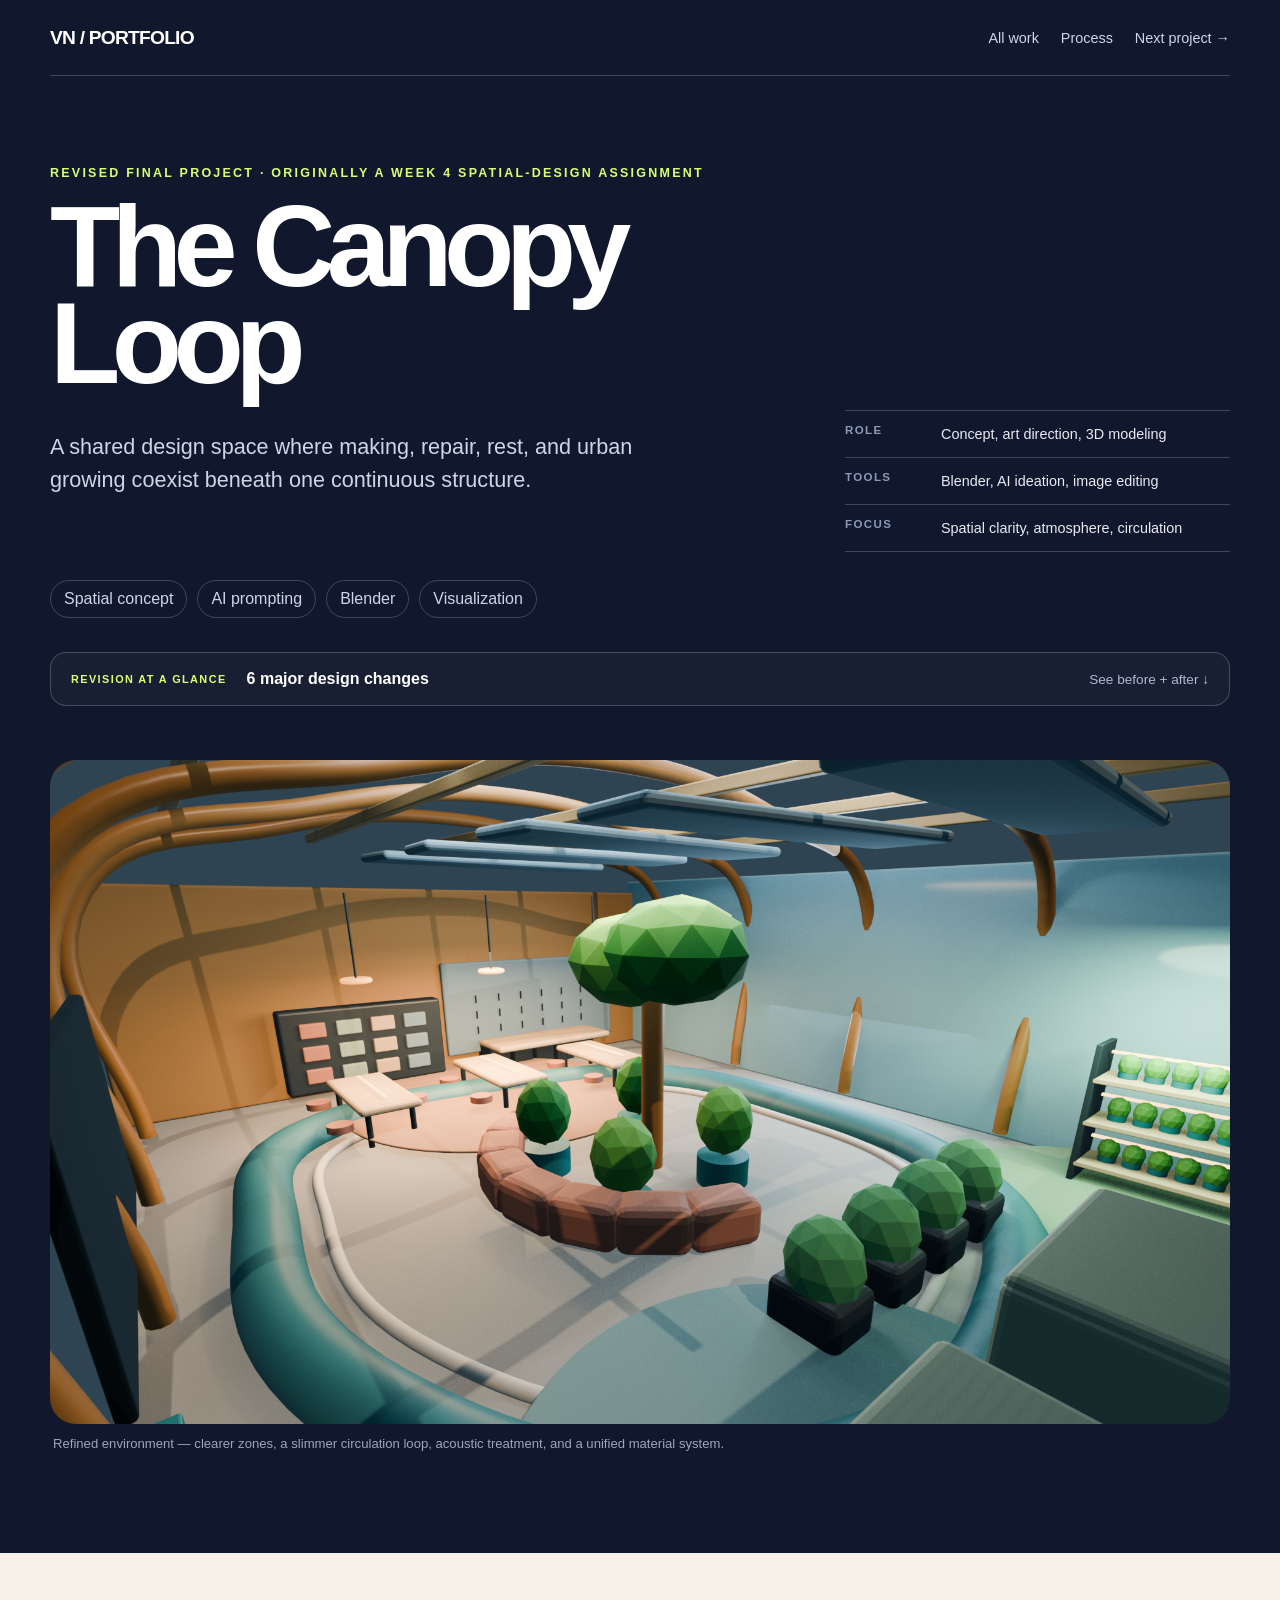
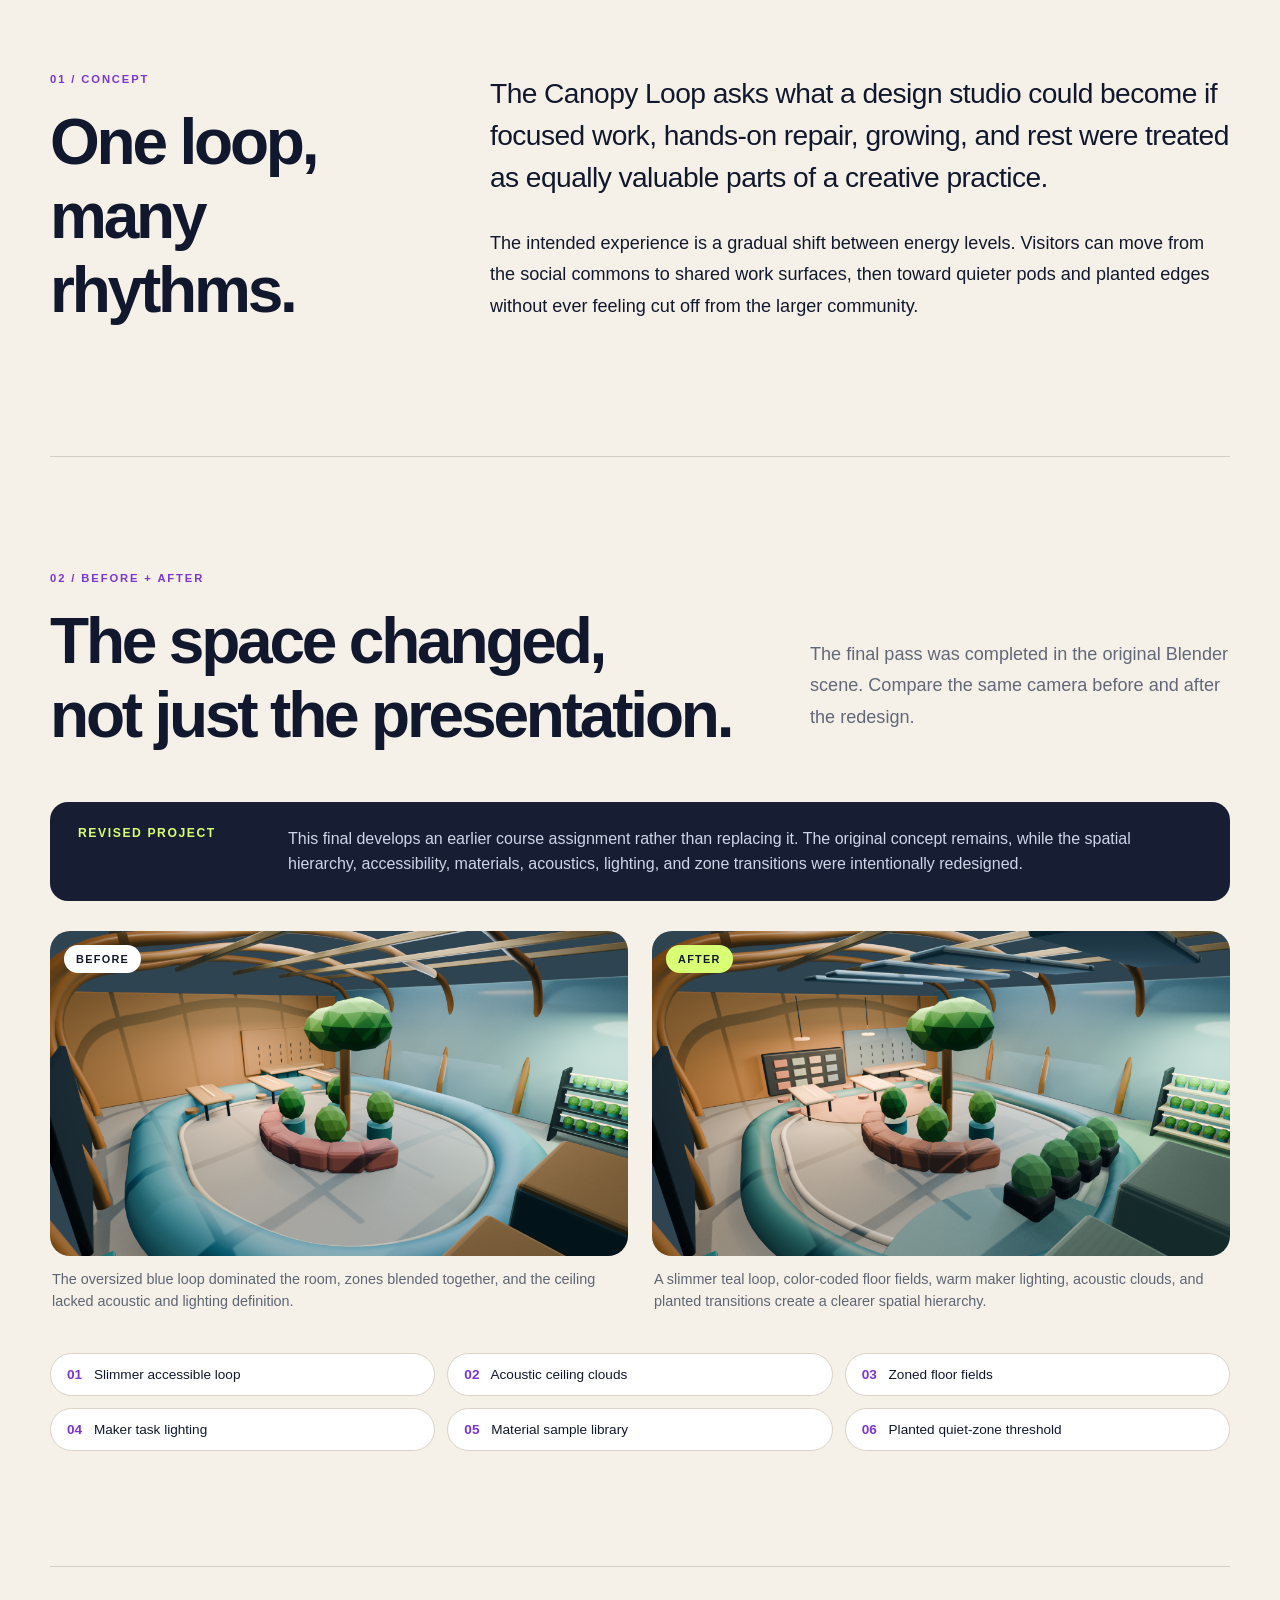
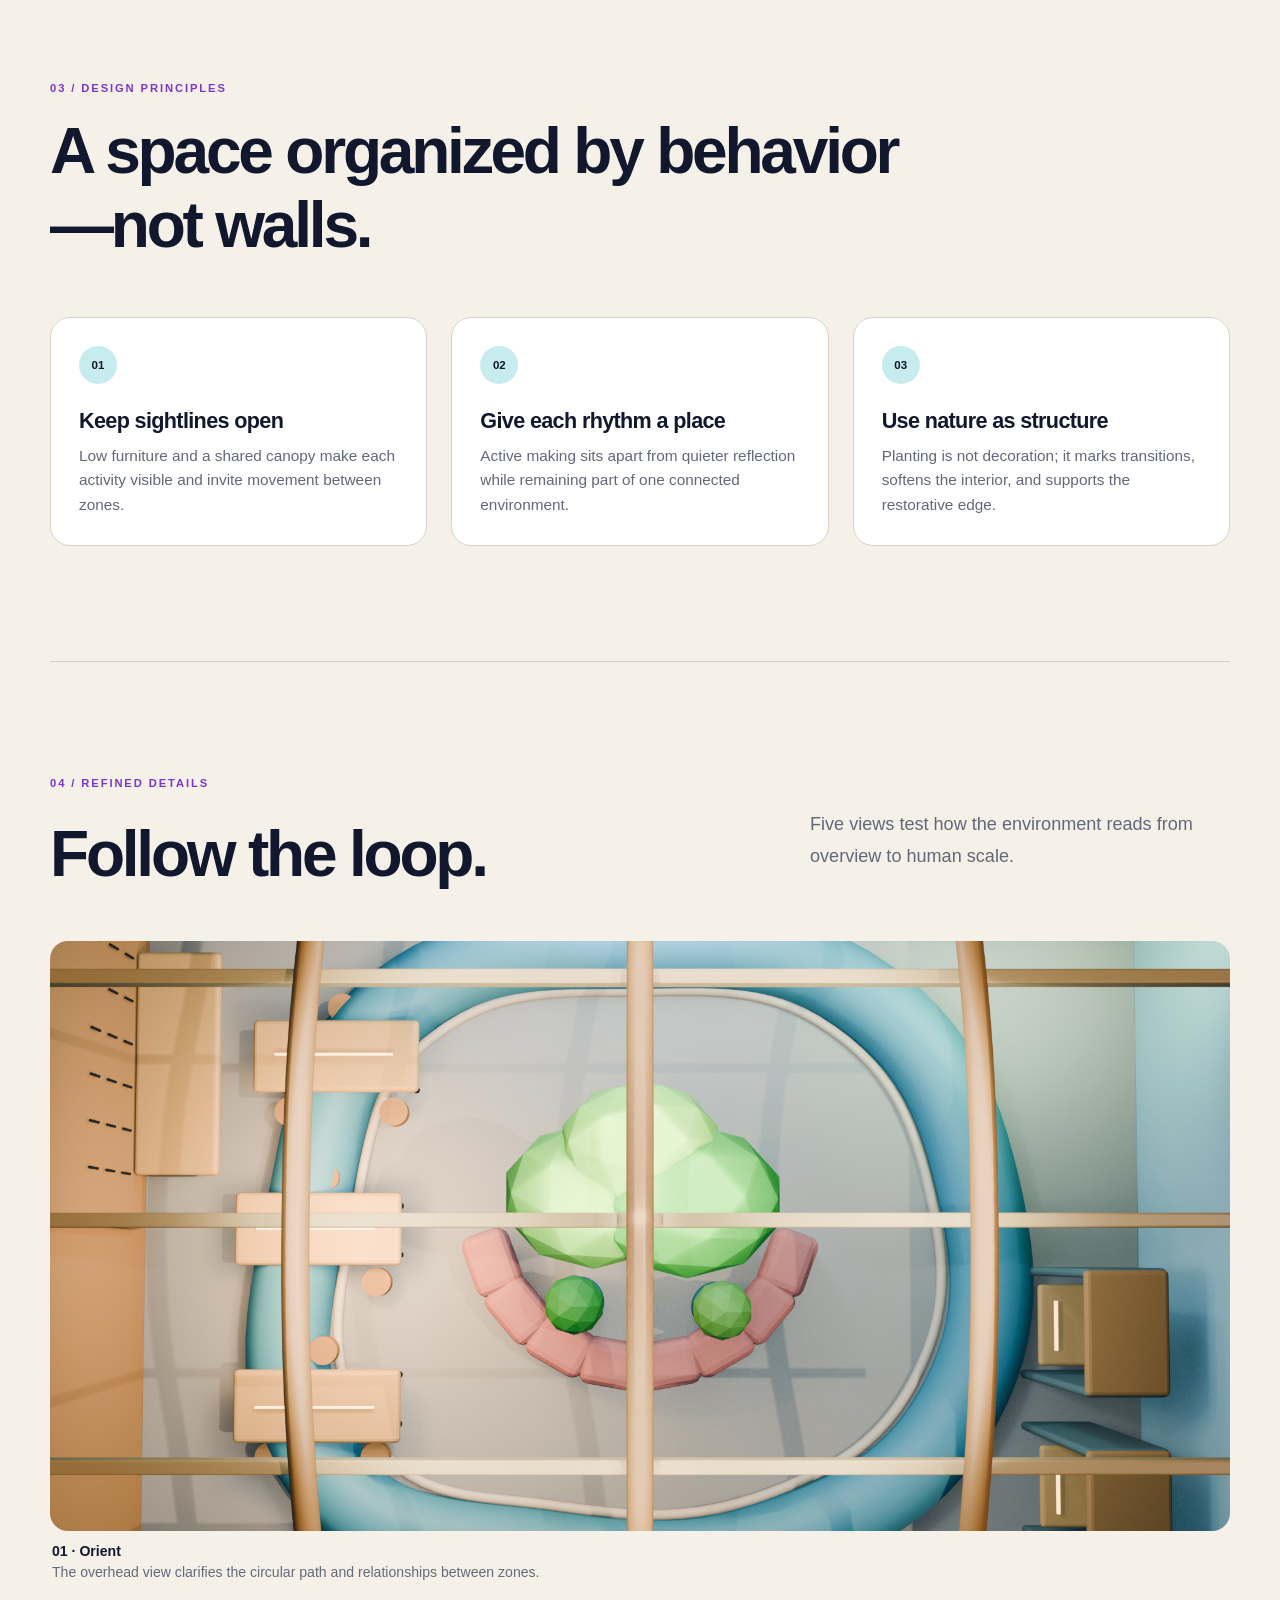
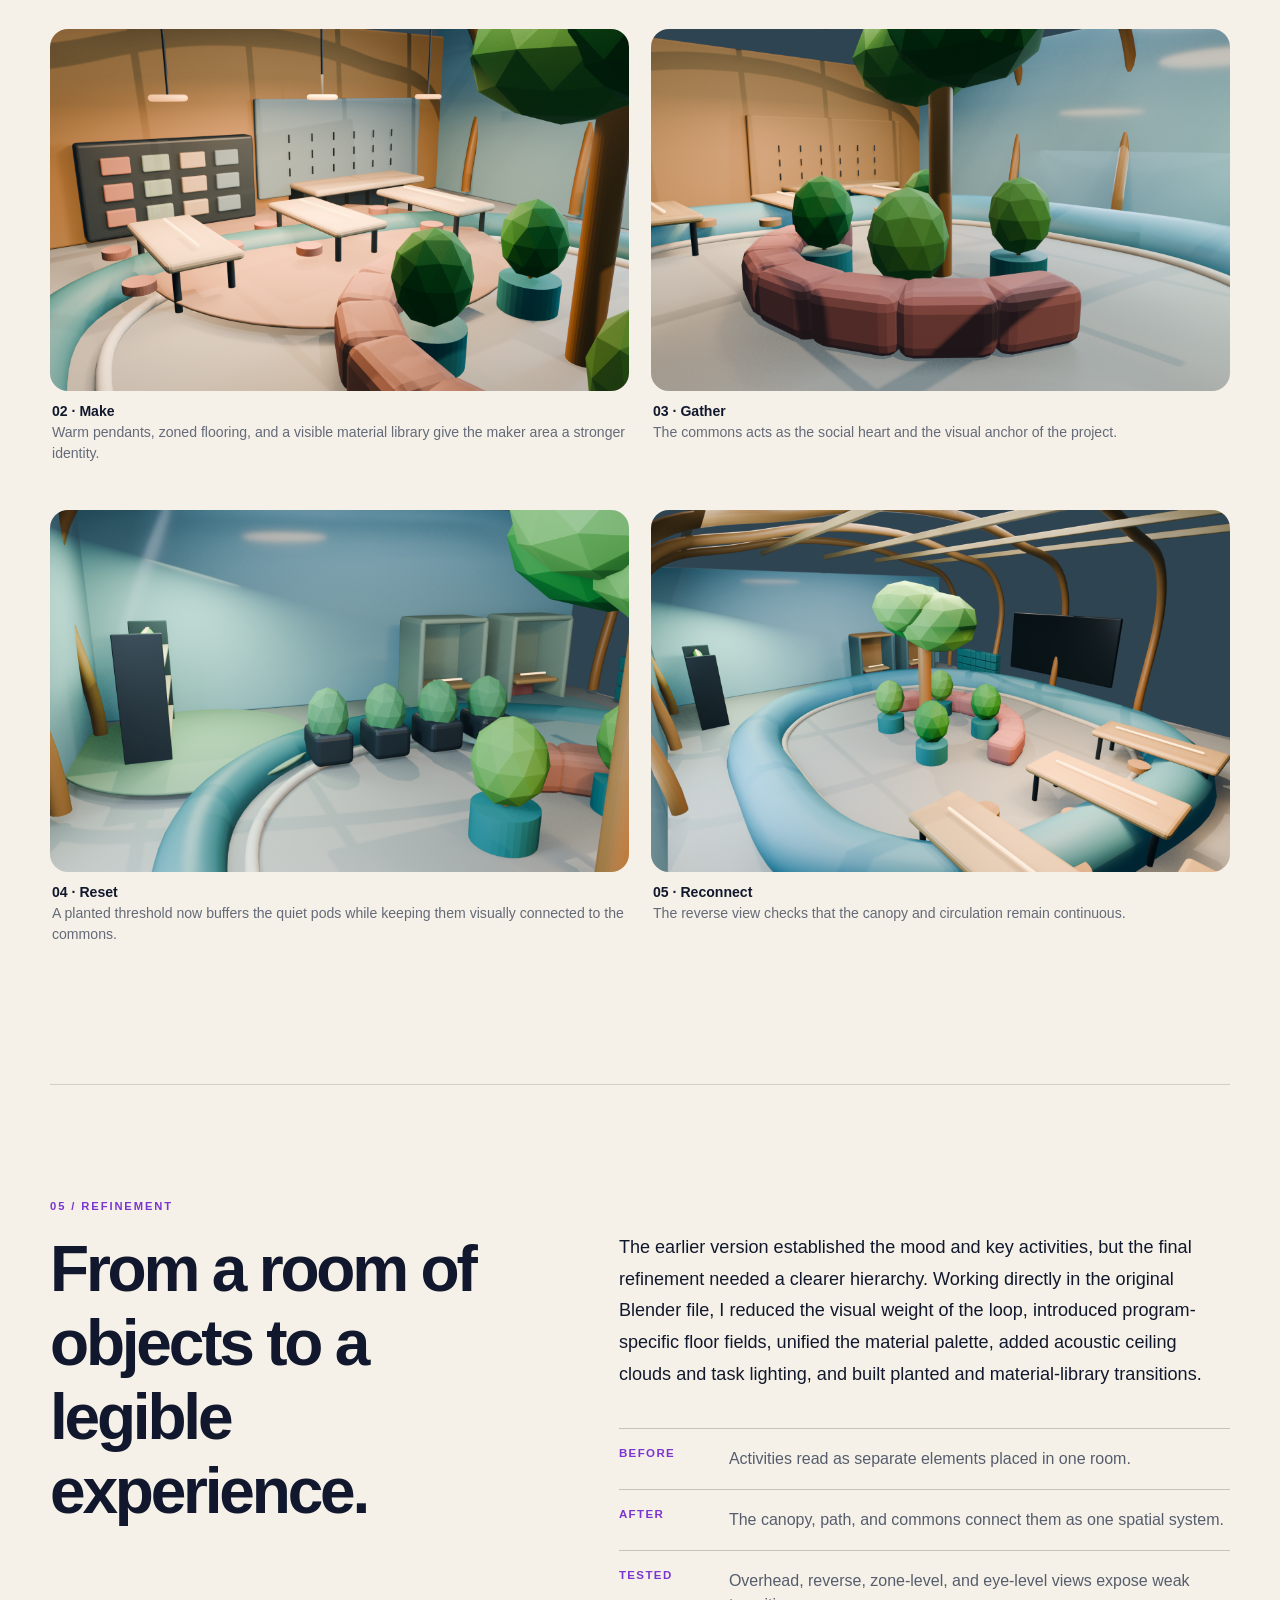
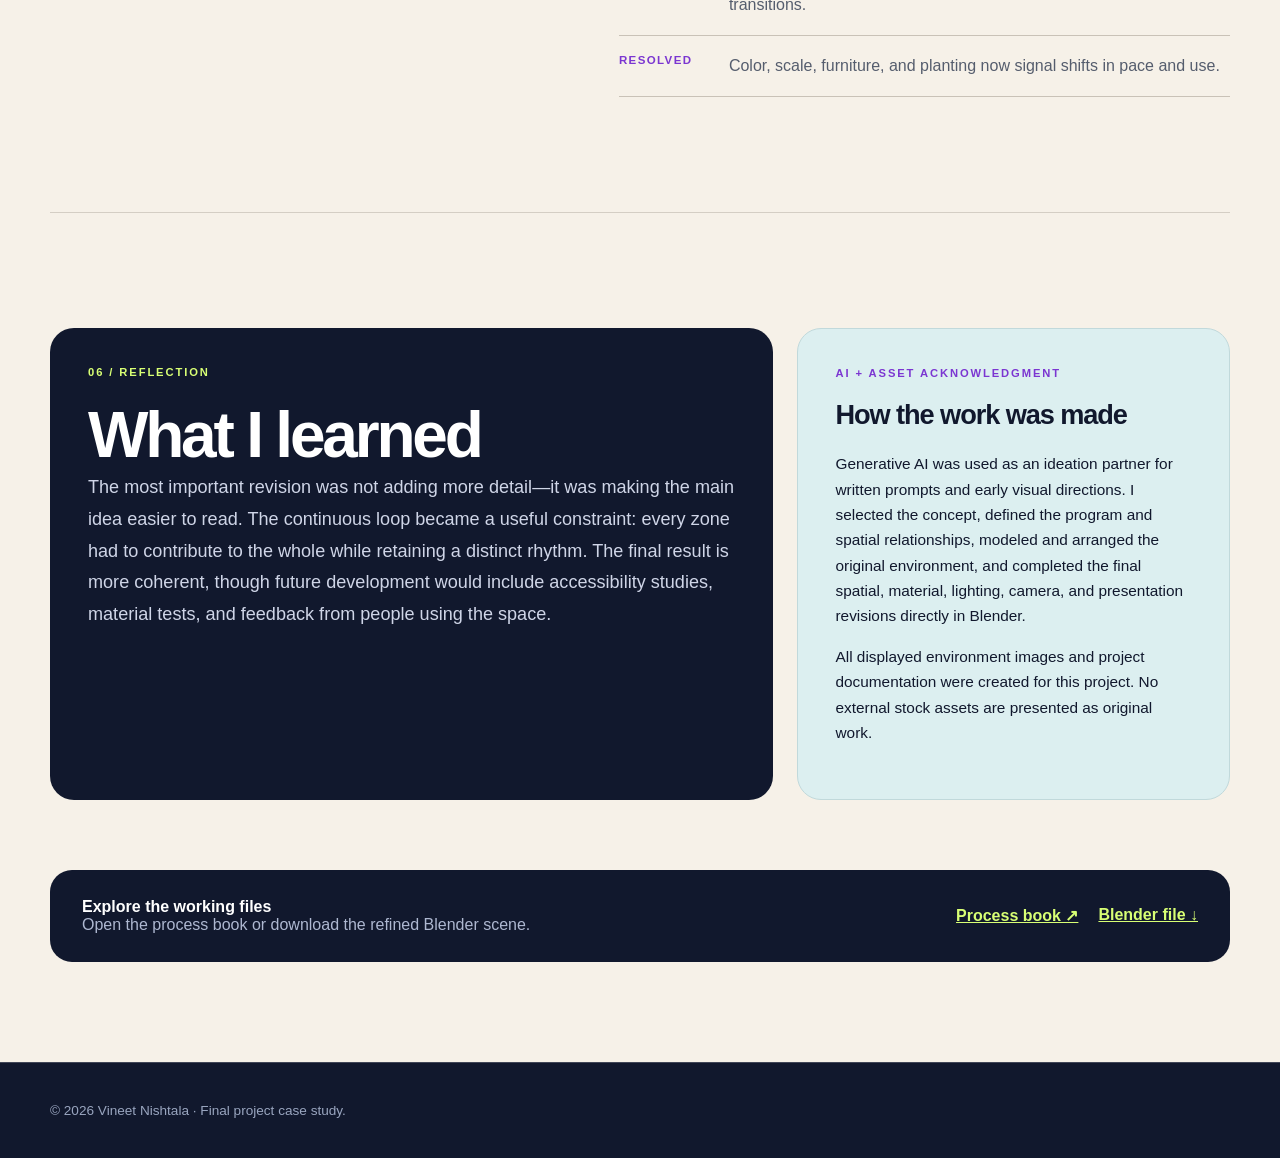
==== commit eb4631df: "Highlight Canopy Loop as revised final project" ====
--- a/environment.html
+++ b/environment.html
@@ -18,7 +18,7 @@
   </header>
   <main>
     <section class="wrap case-hero environment-hero">
-      <div class="eyebrow">Final project · Refined 3D environment</div>
+      <div class="eyebrow">Revised final project · Originally a Week 4 spatial-design assignment</div>
       <h1>The Canopy<br>Loop</h1>
       <div class="hero-summary">
         <p class="lede">A shared design space where making, repair, rest, and urban growing coexist beneath one continuous structure.</p>
@@ -29,6 +29,7 @@
         </dl>
       </div>
       <div class="meta" aria-label="Project disciplines"><span>Spatial concept</span><span>AI prompting</span><span>Blender</span><span>Visualization</span></div>
+      <a class="revision-jump" href="#comparison-title"><span>Revision at a glance</span><b>6 major design changes</b><i>See before + after ↓</i></a>
     </section>
     <section class="wrap environment-feature">
       <figure>
@@ -48,6 +49,7 @@
         <section class="before-after" aria-labelledby="comparison-title">
           <div class="section-number">02 / Before + after</div>
           <div class="sequence-heading"><h2 id="comparison-title">The space changed,<br>not just the presentation.</h2><p>The final pass was completed in the original Blender scene. Compare the same camera before and after the redesign.</p></div>
+          <div class="revision-callout"><strong>Revised project</strong><p>This final develops an earlier course assignment rather than replacing it. The original concept remains, while the spatial hierarchy, accessibility, materials, acoustics, lighting, and zone transitions were intentionally redesigned.</p></div>
           <div class="comparison-grid">
             <figure><div class="comparison-label">Before</div><img src="assets/environment/before-refinement.png" alt="Original Canopy Loop design before the final refinement"><figcaption>The oversized blue loop dominated the room, zones blended together, and the ceiling lacked acoustic and lighting definition.</figcaption></figure>
             <figure><div class="comparison-label after">After</div><img src="assets/environment/overall-refined.png" alt="Refined Canopy Loop design with improved zoning, materials, lighting, and acoustic treatment"><figcaption>A slimmer teal loop, color-coded floor fields, warm maker lighting, acoustic clouds, and planted transitions create a clearer spatial hierarchy.</figcaption></figure>
--- a/styles.css
+++ b/styles.css
@@ -58,6 +58,7 @@
 .final-project-card{grid-column:span 8}
 .final-project-card img{aspect-ratio:16/9}
 .card-link{display:inline-block;margin-top:6px;color:#54209b;font-weight:900;font-size:.9rem}
+.revision-preview{display:flex;align-items:center;gap:10px;margin:18px 0 14px;padding-top:14px;border-top:1px solid #e1dcd3;color:#6b7080;font-size:.76rem;text-transform:uppercase;letter-spacing:.08em}.revision-preview b{color:#7b36d1}.final-project-card .final-badge{background:var(--pink);color:#fff}
 .environment-page{--env-blue:#c7ecf0}
 .environment-hero{padding-bottom:54px}
 .hero-summary{display:grid;grid-template-columns:minmax(0,1.3fr) minmax(300px,.7fr);gap:80px;align-items:start}
@@ -104,9 +105,11 @@
 .process-download{margin-top:0}
 .process-download span{color:#aeb8d1}
 .environment-page .footer{background:var(--ink)}
+.revision-jump{display:grid;grid-template-columns:auto 1fr auto;align-items:center;gap:20px;margin-top:34px;padding:17px 20px;border:1px solid var(--line);border-radius:16px;text-decoration:none;background:#ffffff08}.revision-jump span{text-transform:uppercase;letter-spacing:.13em;font-size:.68rem;color:var(--lime);font-weight:900}.revision-jump b{font-size:1rem}.revision-jump i{font-style:normal;color:#aeb8d1;font-size:.85rem}.revision-jump:hover{border-color:var(--lime)}
 .before-after{padding:115px 0;border-bottom:1px solid #d4cec4}
 .before-after h2{font-size:clamp(2.4rem,5vw,4.8rem);max-width:900px}
 .comparison-grid{display:grid;grid-template-columns:1fr 1fr;gap:24px}
+.revision-callout{display:grid;grid-template-columns:180px 1fr;gap:30px;align-items:start;margin-bottom:30px;padding:24px 28px;background:#171e34;color:#fff;border-radius:18px}.revision-callout strong{color:var(--lime);text-transform:uppercase;letter-spacing:.13em;font-size:.76rem}.revision-callout p{margin:0;color:#cfd5e7;font-size:1rem;line-height:1.6}
 .comparison-grid figure{position:relative;margin:0}
 .comparison-grid img{width:100%;display:block;aspect-ratio:16/9;object-fit:cover;border-radius:20px}
 .comparison-grid figcaption{font-size:.9rem;line-height:1.55;color:#5e6574;padding:12px 2px 0}
@@ -147,4 +150,5 @@
 .before-after{padding:75px 0}
 .comparison-grid,.change-chips{grid-template-columns:1fr}
 .download-links{flex-direction:column;gap:10px}
+.revision-jump{grid-template-columns:1fr;gap:7px}.revision-callout{grid-template-columns:1fr;gap:10px}
 }
